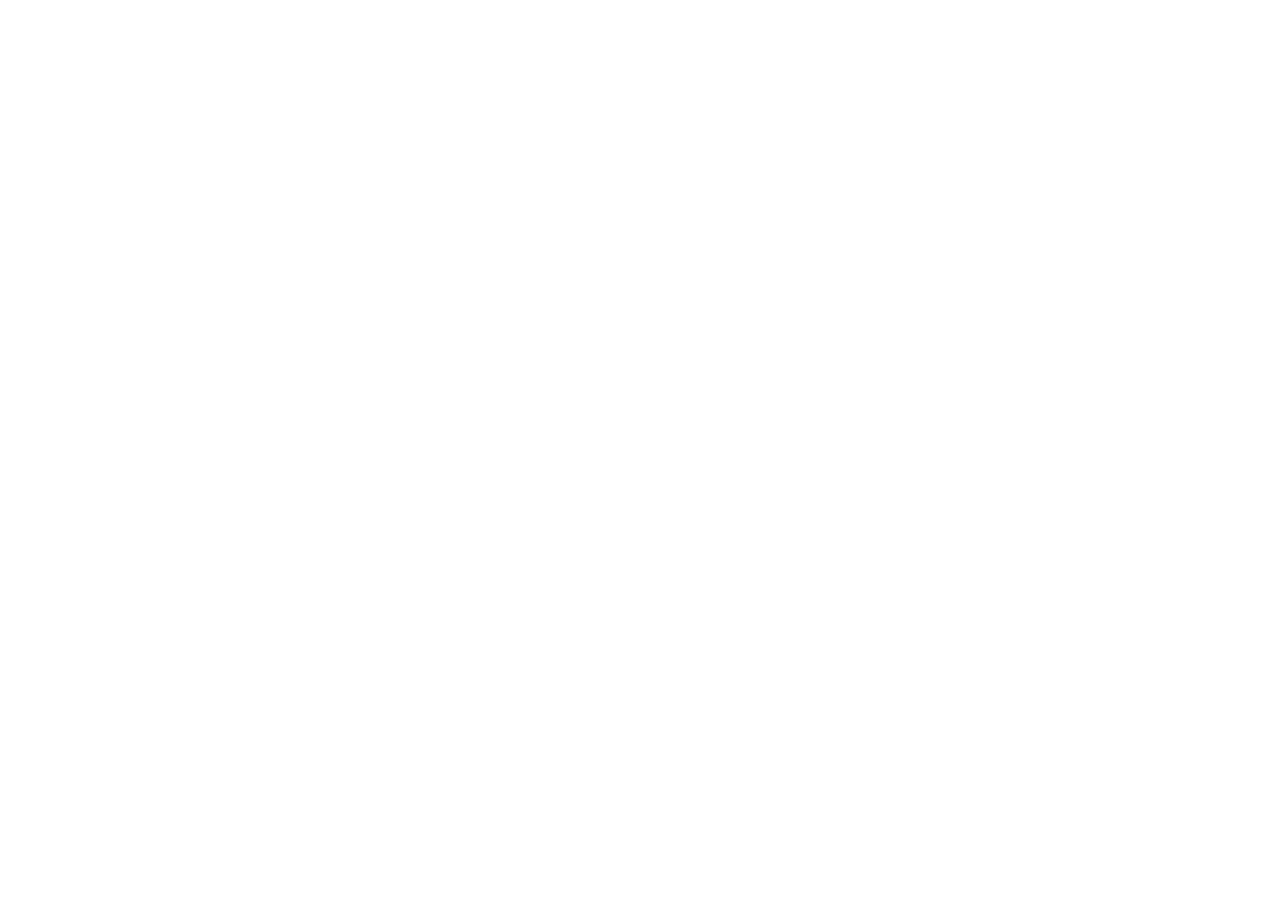
==== index.html @ fc3ac663 "commit inicial" ====
<!DOCTYPE html>

<html lang="pt-br">

<head>
  <meta charset="UTF-8">
  <meta name="viewport" content="width=device-width, initial-scale=1.0">
  <title>Document</title>
  <meta name="description" content="Bicicletas elétricas de alta precisão e qualidade, feitas sob medida para você. Explore o mundo na sua velocidade com a Bikcraft.">
  <link rel="stylesheet" href="./css/style.css">
</head>

<body>
</body>

</html>
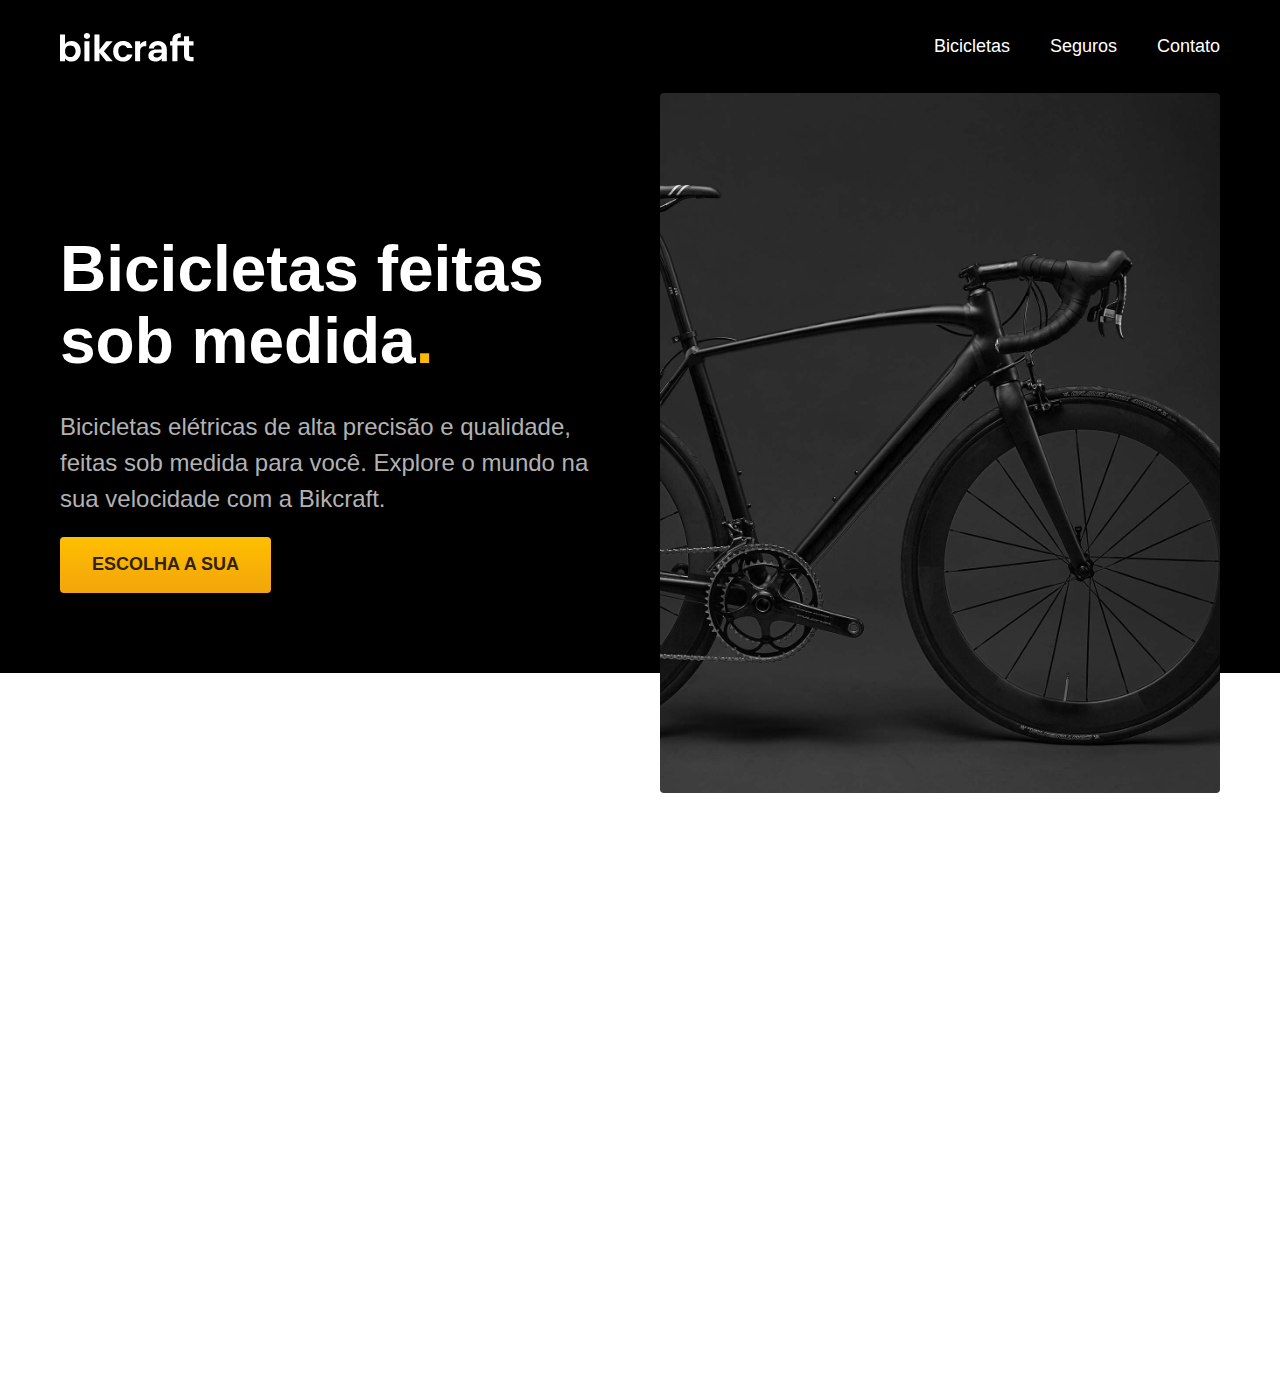
==== commit cf162f34: "introducao-responsiva" ====
--- a/index.html
+++ b/index.html
@@ -5,12 +5,39 @@
 <head>
   <meta charset="UTF-8">
   <meta name="viewport" content="width=device-width, initial-scale=1.0">
-  <title>Document</title>
+  <title>Bikcraft - Bicicletas elétricas</title>
   <meta name="description" content="Bicicletas elétricas de alta precisão e qualidade, feitas sob medida para você. Explore o mundo na sua velocidade com a Bikcraft.">
   <link rel="stylesheet" href="./css/style.css">
 </head>
 
 <body>
+  <header class="header-bg">
+    <div class="header">
+     <a href="./">
+      <img src="./img/bikcraft.svg" alt="Bikcraft">
+    </a>
+      <nav aria-label="primaria">
+        <ul class="header-menu">
+          <li><a href="./bicicletas.html">Bicicletas</a></li>
+          <li><a href="./seguros.html">Seguros</a></li>
+         <li><a href="./contato.html">Contato</a></li>
+        </ul>
+      </nav>
+    </div>  
+  </header>
+
+  <main class="introducao-bg">
+    <div class="introducao">
+      <div class="introducao-conteudo">
+        <h1>Bicicletas feitas sob medida<span>.</span></h1>
+        <p>Bicicletas elétricas de alta precisão e qualidade, feitas sob medida para você. Explore o mundo na sua velocidade com a Bikcraft.</p>
+        <a href="./bicicletas.html">escolha a sua</a>
+      </div>
+      <div>
+        <img src="./img/fotos/introducao.jpg" alt="Bicicleta elétrica preta">
+      </div>
+    </div>
+  </main>
 </body>
 
 </html>--- a/css/style.css
+++ b/css/style.css
@@ -0,0 +1,201 @@
+body{
+  margin: 0px;
+  font-family: Arial, Helvetica, sans-serif;
+  padding-bottom: 600px;
+}
+
+h1, 
+ul,
+p{
+  margin: 0px;
+}
+
+ul{
+  padding: 0px;
+  list-style: none;
+}
+
+a{
+  text-decoration: none;
+  color: inherit;
+}
+
+img{
+  max-width: 100%;
+  display: block;
+}
+
+.header-bg{
+  background: #000000;
+}
+
+.header{
+  display: flex;
+  flex-wrap: wrap;
+  gap: 20px;
+  justify-content: space-between;
+  align-items: center;
+  box-sizing: border-box;
+  padding: 20PX;
+  max-width: 1200PX;
+  margin-left: auto;
+  margin-right: auto;
+}
+
+.header-menu{
+  display: flex;
+  flex-wrap: wrap;
+  gap: 40px;
+}
+
+.header-menu a{
+  color: #ffffff;
+  display: inline-block;
+  padding: 16px 0px;
+  font-size: 18px; 
+  position: relative;
+}
+
+.header-menu a:after{
+  content: "";
+  display: block;
+  height: 2px;
+  width: 0%;
+  background: #ffffff;
+  margin-top: 4px;
+  transition: 0.3s;
+  position: absolute;
+}
+
+.header-menu a:hover::after{
+  width: 100%;
+}
+
+@media (max-width: 800px) {
+  .header-menu{
+    padding: 20px;
+  }
+  .header-menu a{
+    background: #111111;
+    padding: 12px 16px;
+    border-radius: 4px;
+  }
+  .header-menu a:hover{
+    background-color: #2e2e2e;
+  }
+  .header a::after{
+    display: none;
+  }
+}
+
+@media (max-width: 650px) {
+  .header-menu{
+    gap: 12px;
+  }
+  .header-menu a{
+    padding: 8px 12px;
+    font-size: 14px;
+  }
+}
+
+.introducao-bg{
+  background: #000000;
+  color: #ffffff;
+  box-shadow: inset 0 -120px #ffffff;
+}
+
+.introducao{
+  display: grid;
+  grid-template-columns: 1fr 1fr;
+  gap: 0px 40px;
+  box-sizing: border-box;
+  max-width: 1200px;
+  padding-left: 20px;
+  padding-right: 20px;
+  margin-left: auto;
+  margin-right: auto;
+}
+
+.introducao-conteudo{
+  align-self: end;
+  padding-bottom: 200px;
+}
+
+.introducao img{
+  height: 100%;
+  object-fit: cover;
+  border-radius: 4px;
+}
+
+.introducao h1{
+  margin-bottom: 32px;
+  font-size: 64px;
+  line-height: 1.125;
+}
+
+.introducao h1 span{
+  color: #ffbb00;
+}
+
+.introducao p{
+  margin-bottom: 20px;
+  font-size: 24px;
+  line-height: 1.5;
+  color: #b2b2b2;
+}
+
+.introducao a{
+  display: inline-block;
+  padding: 16px 32px;
+  background: linear-gradient(#ffbf00, #f2a50c);
+  border-radius: 4px;
+  box-shadow: 0 1px 2px rgba(0, 0, 0, 0.1);
+  text-transform: uppercase;
+  color: #332200;
+  font-size: 18px;
+  line-height: 1.33;
+  font-weight: bold;
+}
+
+.introducao a:hover{
+  background: linear-gradient(#ffb60d, #e59317);
+}
+
+@media (max-width: 650px){
+  .introducao a{
+    padding: 12px 16px;
+    font-size: 16px;
+  }
+}
+
+@media (max-width: 1200px) {
+  .introducao h1{
+    font-size: 48px;
+  }
+  introducao p{
+    font-size: 18px;
+  }
+}
+
+@media (max-width: 800px) {
+  .introducao-bg{
+    background: #111111;
+    padding-top: 40px;
+    box-shadow: inset 0 -60px #ffffff;
+  }
+  .introducao{
+    grid-template-columns: 1fr;
+    gap: 32px;
+  }
+  .introducao-conteudo{
+    padding-bottom: 0px;
+  }
+  .introducao h1{
+    font-size: 32px;
+    margin-bottom: 16px;
+  }
+  .introducao img{
+    height: 300px;
+    width: 100%;
+  }
+}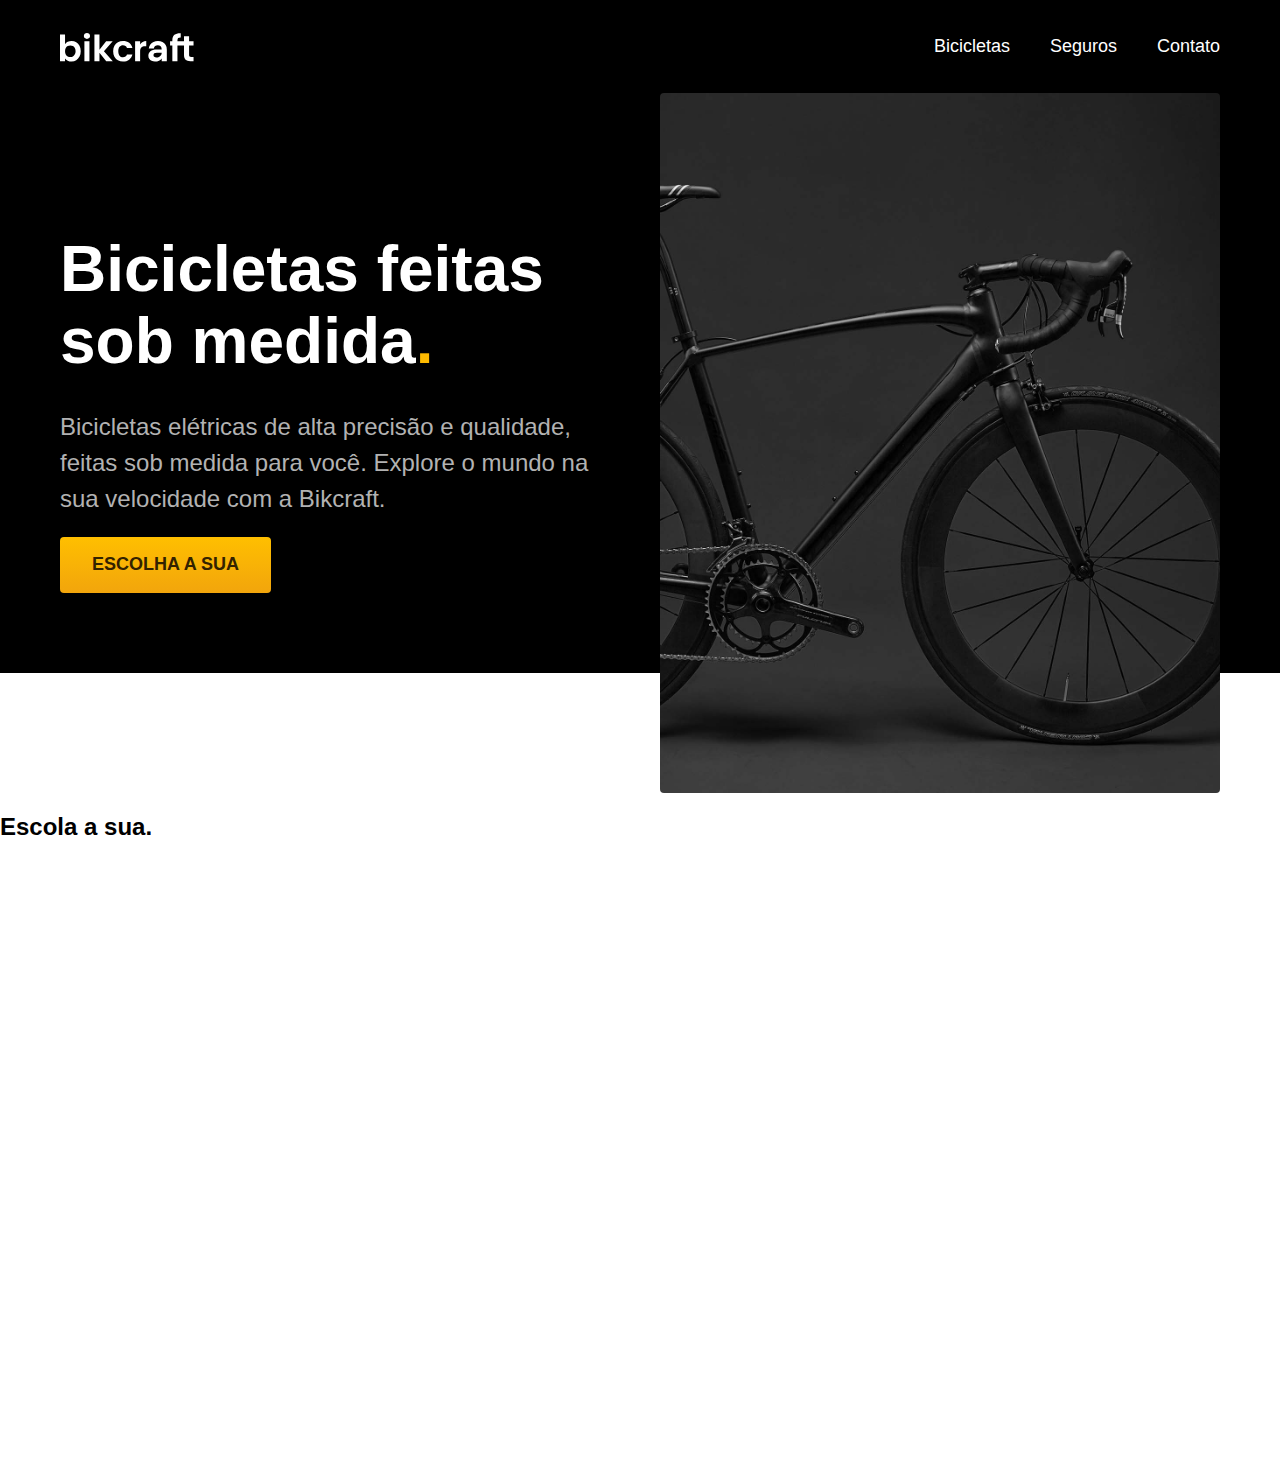
==== commit f39b6efc: "organizacao-tipografia" ====
--- a/index.html
+++ b/index.html
@@ -5,9 +5,15 @@
 <head>
   <meta charset="UTF-8">
   <meta name="viewport" content="width=device-width, initial-scale=1.0">
+  
   <title>Bikcraft - Bicicletas elétricas</title>
   <meta name="description" content="Bicicletas elétricas de alta precisão e qualidade, feitas sob medida para você. Explore o mundo na sua velocidade com a Bikcraft.">
+  
   <link rel="stylesheet" href="./css/style.css">
+
+  <link rel="preconnect" href="https://fonts.googleapis.com">
+  <link rel="preconnect" href="https://fonts.gstatic.com" crossorigin>
+  <link href="https://fonts.googleapis.com/css2?family=Poppins:wght@400;600&family=Roboto:wght@400;500&display=swap" rel="stylesheet">
 </head>
 
 <body>
@@ -17,7 +23,7 @@
       <img src="./img/bikcraft.svg" alt="Bikcraft">
     </a>
       <nav aria-label="primaria">
-        <ul class="header-menu">
+        <ul class="header-menu font-1-m cor-0">
           <li><a href="./bicicletas.html">Bicicletas</a></li>
           <li><a href="./seguros.html">Seguros</a></li>
          <li><a href="./contato.html">Contato</a></li>
@@ -29,15 +35,17 @@
   <main class="introducao-bg">
     <div class="introducao">
       <div class="introducao-conteudo">
-        <h1>Bicicletas feitas sob medida<span>.</span></h1>
-        <p>Bicicletas elétricas de alta precisão e qualidade, feitas sob medida para você. Explore o mundo na sua velocidade com a Bikcraft.</p>
-        <a href="./bicicletas.html">escolha a sua</a>
+        <h1 class="font-1-xxl cor-0">Bicicletas feitas sob medida<span class="cor-p1">.</span></h1>
+        <p class="font-2-l cor-5">Bicicletas elétricas de alta precisão e qualidade, feitas sob medida para você. Explore o mundo na sua velocidade com a Bikcraft.</p>
+        <a class="botao" href="./bicicletas.html">escolha a sua</a>
       </div>
       <div>
         <img src="./img/fotos/introducao.jpg" alt="Bicicleta elétrica preta">
       </div>
     </div>
   </main>
+
+  <h2 class="font-1-xxl">Escola a sua<span class="cor-p1">.</span></h2>
 </body>
 
 </html>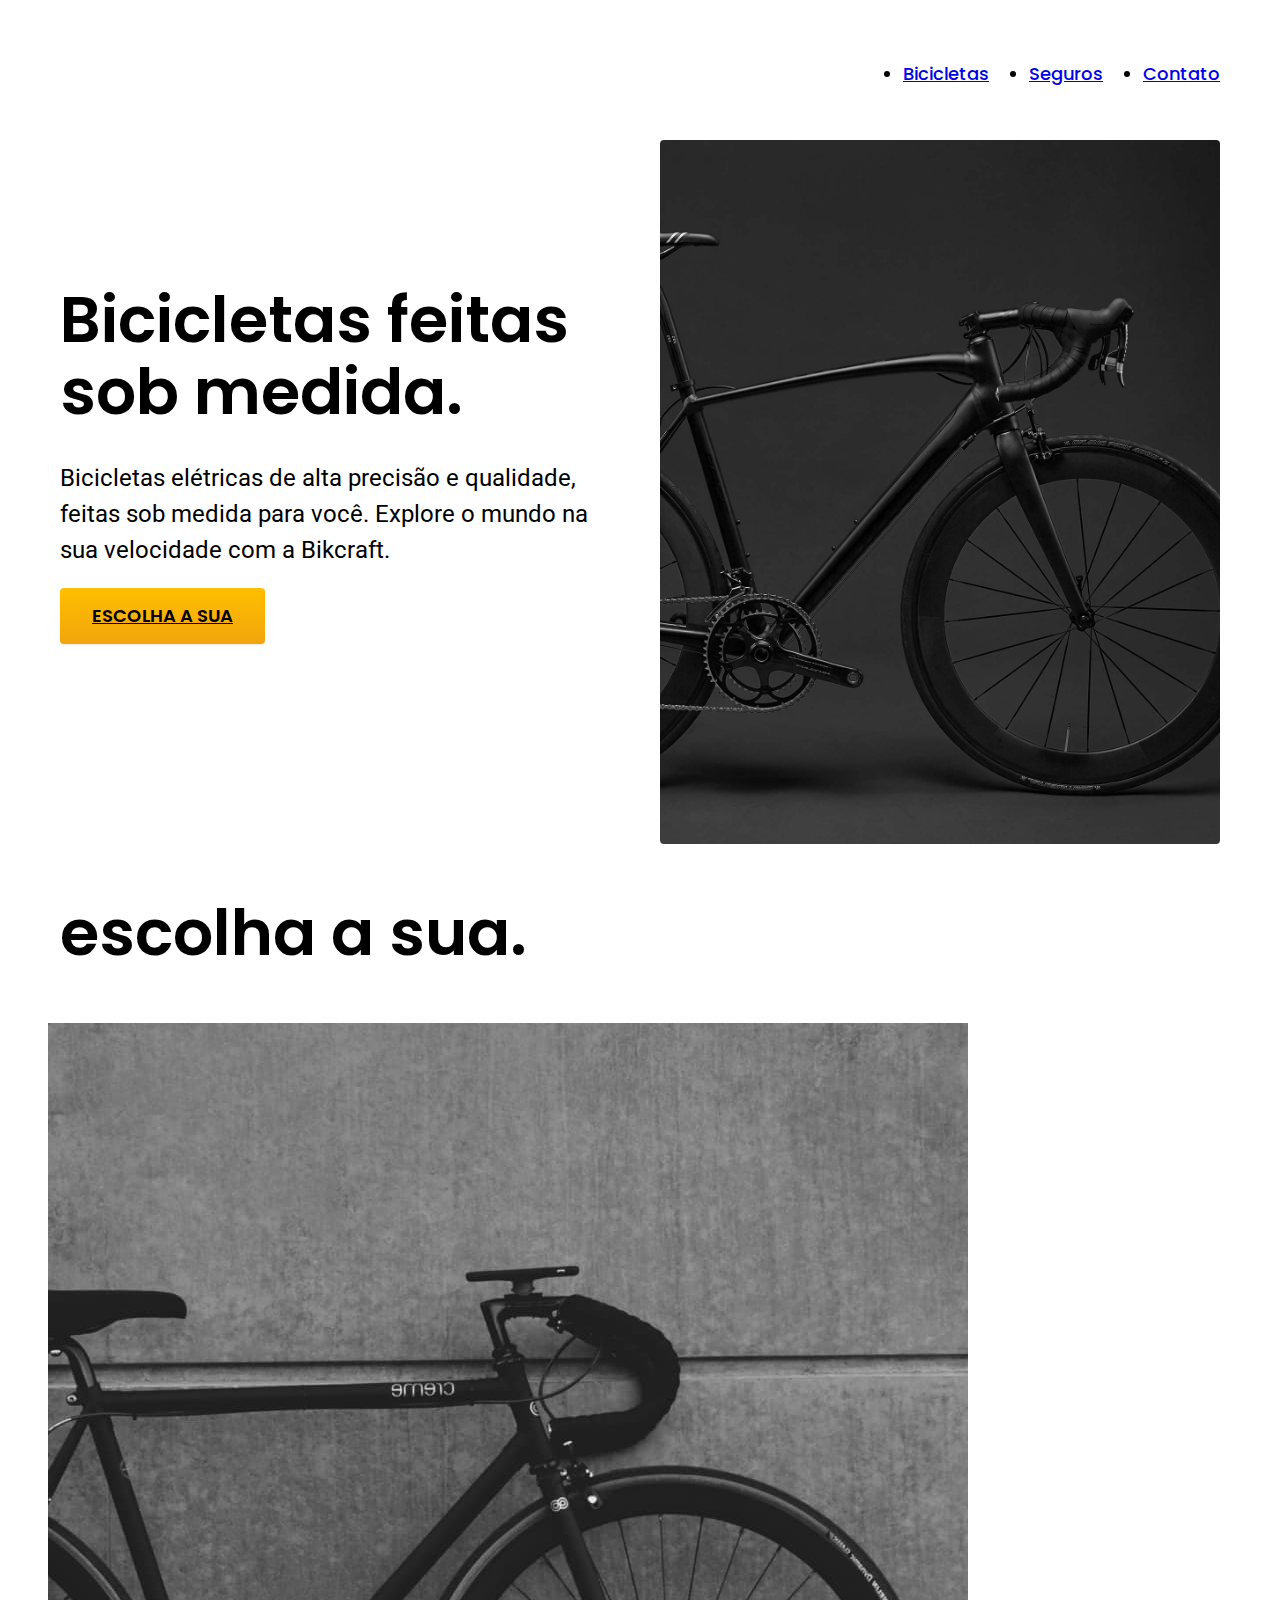
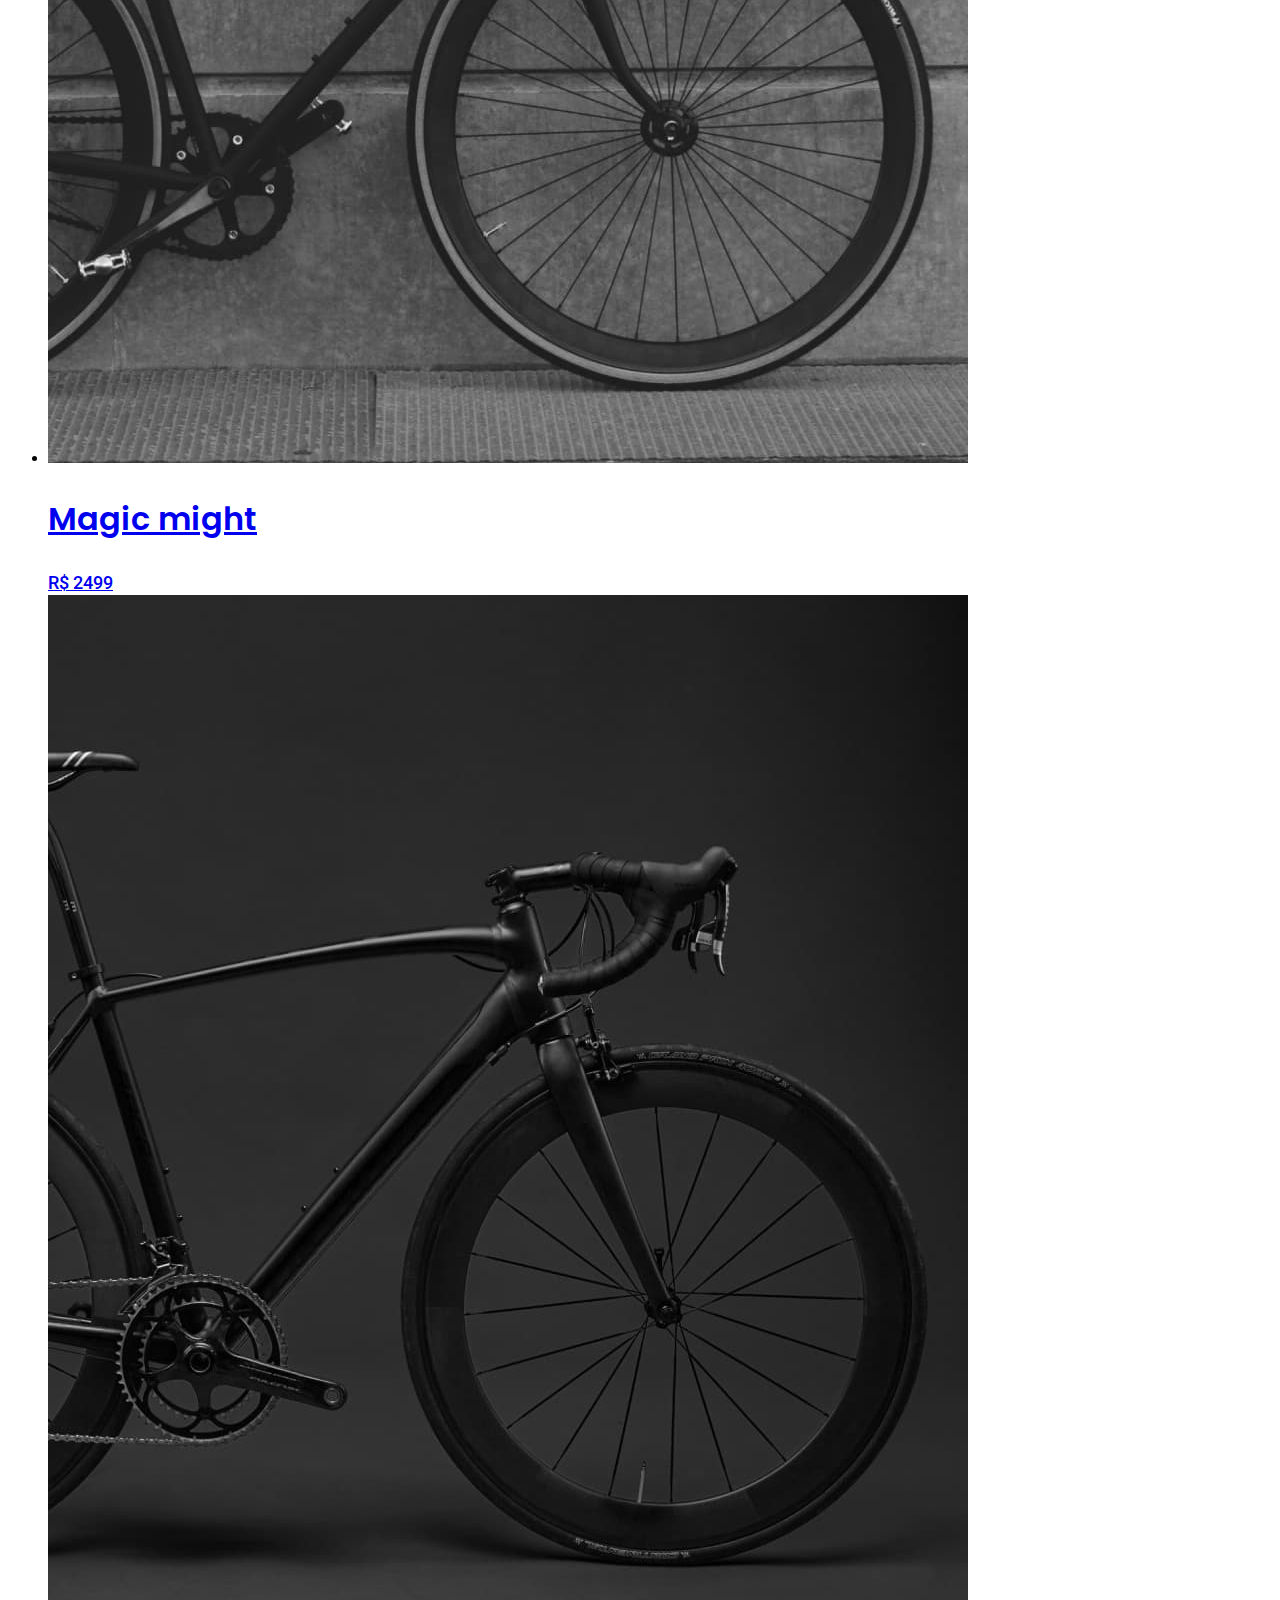
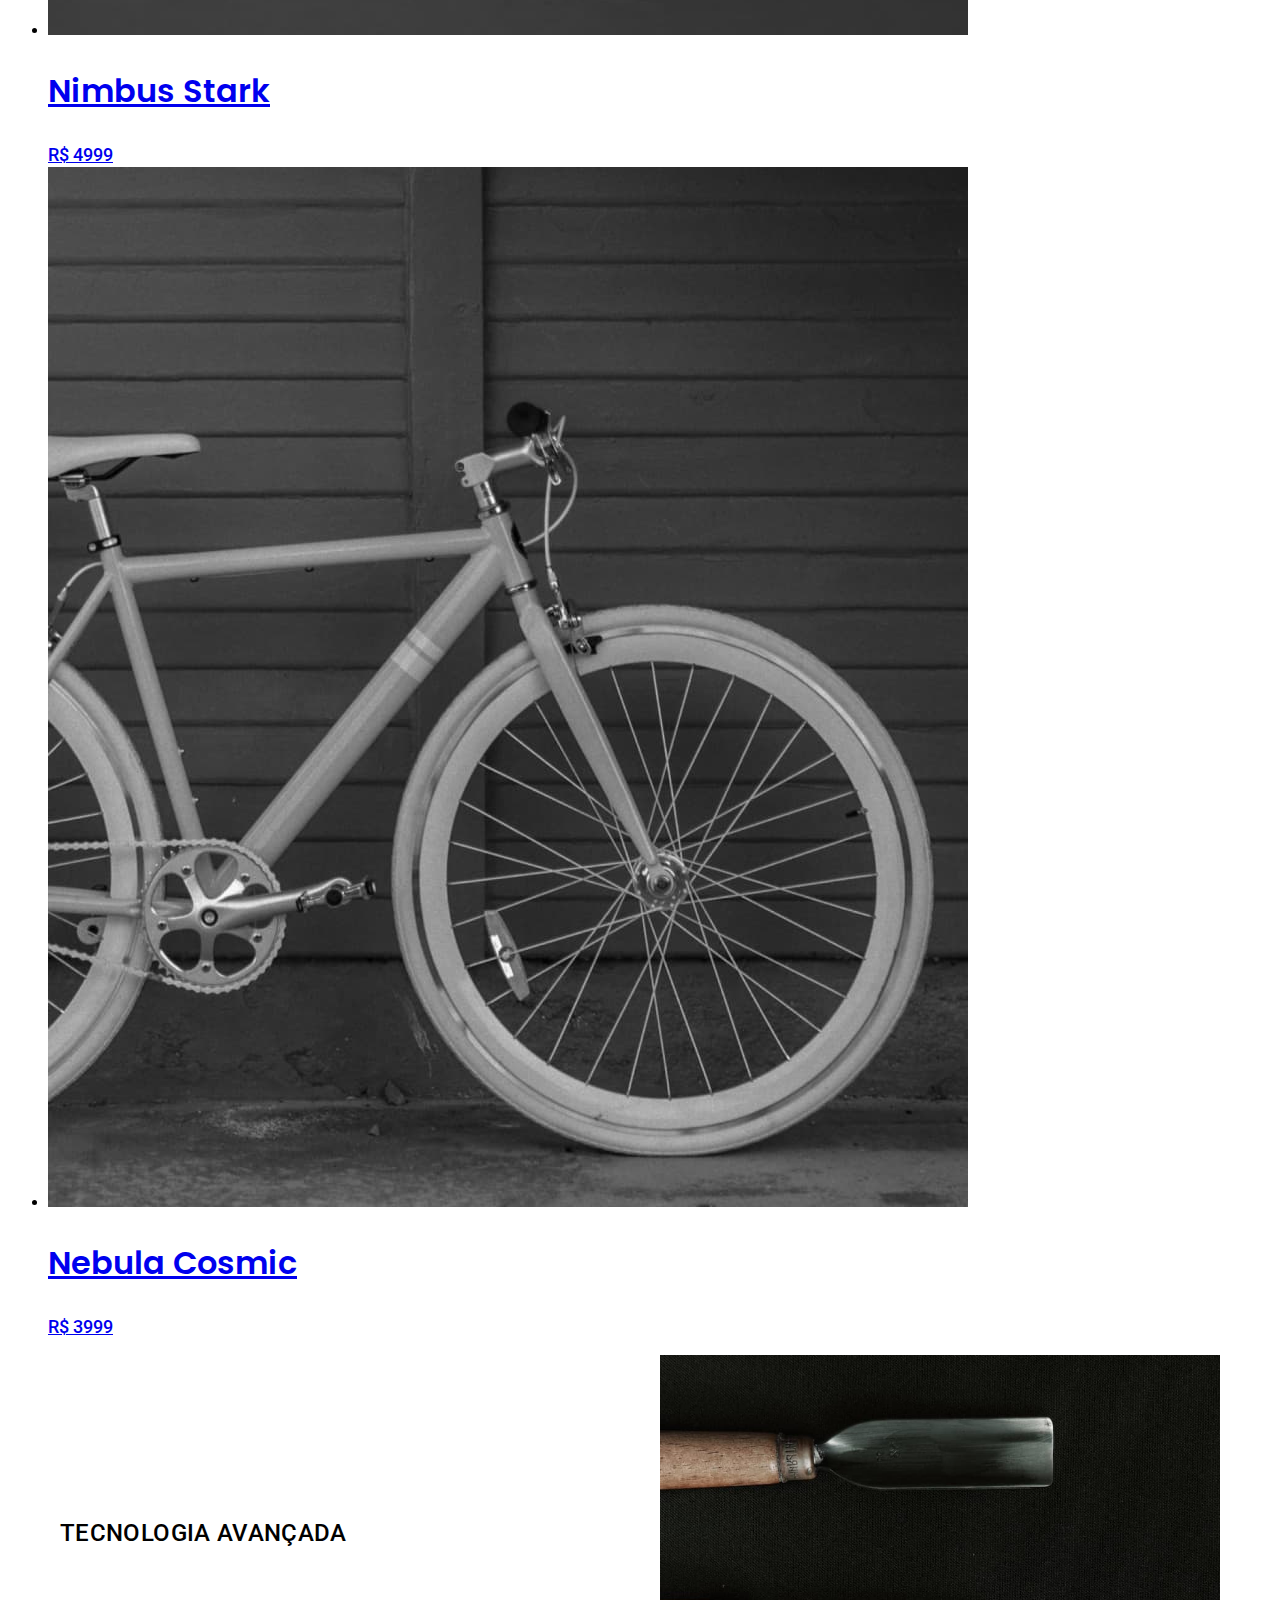
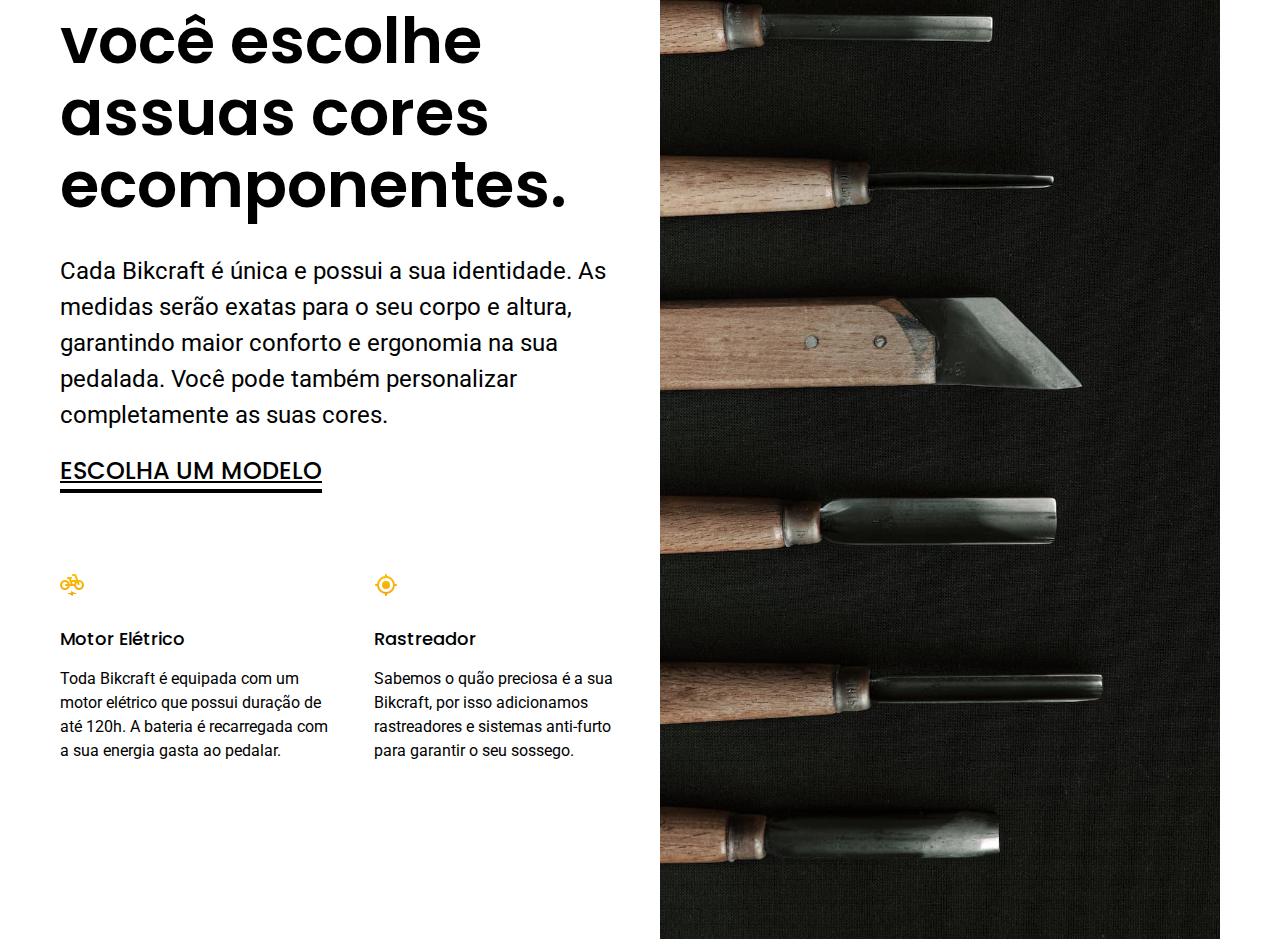
==== commit 3ab50e97: "tecnologia" ====
--- a/index.html
+++ b/index.html
@@ -5,10 +5,10 @@
 <head>
   <meta charset="UTF-8">
   <meta name="viewport" content="width=device-width, initial-scale=1.0">
-  
+
   <title>Bikcraft - Bicicletas elétricas</title>
   <meta name="description" content="Bicicletas elétricas de alta precisão e qualidade, feitas sob medida para você. Explore o mundo na sua velocidade com a Bikcraft.">
-  
+
   <link rel="stylesheet" href="./css/style.css">
 
   <link rel="preconnect" href="https://fonts.googleapis.com">
@@ -18,22 +18,22 @@
 
 <body>
   <header class="header-bg">
-    <div class="header">
-     <a href="./">
-      <img src="./img/bikcraft.svg" alt="Bikcraft">
-    </a>
+    <div class="header container">
+      <a href="./">
+        <img src="./img/bikcraft.svg" alt="Bikcraft">
+      </a>
       <nav aria-label="primaria">
         <ul class="header-menu font-1-m cor-0">
           <li><a href="./bicicletas.html">Bicicletas</a></li>
           <li><a href="./seguros.html">Seguros</a></li>
-         <li><a href="./contato.html">Contato</a></li>
+          <li><a href="./contato.html">Contato</a></li>
         </ul>
       </nav>
-    </div>  
+    </div>
   </header>
 
   <main class="introducao-bg">
-    <div class="introducao">
+    <div class="introducao container">
       <div class="introducao-conteudo">
         <h1 class="font-1-xxl cor-0">Bicicletas feitas sob medida<span class="cor-p1">.</span></h1>
         <p class="font-2-l cor-5">Bicicletas elétricas de alta precisão e qualidade, feitas sob medida para você. Explore o mundo na sua velocidade com a Bikcraft.</p>
@@ -45,7 +45,58 @@
     </div>
   </main>
 
-  <h2 class="font-1-xxl">Escola a sua<span class="cor-p1">.</span></h2>
+  <article class="bicicletas-lista">
+    <h2 class="container font-1-xxl">escolha a sua<span class="cor-p1">.</span></h2>
+    <ul>
+      <li>
+        <a href="./bicicletas/magic.html">
+          <img src="./img/bicicletas/magic-home.jpg" alt="Bicicleta preta">
+          <h3 class="font-1-xl ">Magic might</h3>
+          <span class="font-2-m cor-8"> R$ 2499</span>
+        </a>
+      </li>
+      <li>
+        <a href="./bicicletas/nimbus.html">
+          <img src="./img/bicicletas/nimbus-home.jpg" alt="Bicicleta preta">
+          <h3 class="font-1-xl ">Nimbus Stark</h3>
+          <span class="font-2-m cor-8"> R$ 4999</span>
+        </a>
+      </li>
+      <li>
+        <a href="./bicicletas/nebula.html">
+          <img src="./img/bicicletas/nebula-home.jpg" alt="Bicicleta preta">
+          <h3 class="font-1-xl ">Nebula Cosmic</h3>
+          <span class="font-2-m cor-8"> R$ 3999</span>
+        </a>
+      </li>
+    </ul>
+  </article>
+
+  <article class="tecnologia-bg">
+    <div class="tecnologia container">
+      <div class="tecnologia-conteudo">
+        <span class="font-2-l-b cor-5">Tecnologia Avançada</span>
+        <h2 class="font-1-xxl cor-0">você escolhe assuas cores ecomponentes<span class="cor-p1">.</span></h2>
+        <p class="font-2-l cor-5">Cada Bikcraft é única e possui a sua identidade. As medidas serão exatas para o seu corpo e altura, garantindo maior conforto e ergonomia na sua pedalada. Você pode também personalizar completamente as suas cores.</p>
+        <a class="link" href="./bicicletas.html">Escolha um modelo</a>
+        <div class="tecnologia-vantagens">
+          <div>
+            <img src="./img/icones/eletrica.svg" alt="">
+            <h3 class="font-1-m cor-0">Motor Elétrico</h3>
+            <p class="font-2-s cor-5">Toda Bikcraft é equipada com um motor elétrico que possui duração de até 120h. A bateria é recarregada com a sua energia gasta ao pedalar.</p>
+          </div>
+          <div>
+            <img src="./img/icones/rastreador.svg" alt="">
+            <h3 class="font-1-m cor-0">Rastreador</h3>
+            <p class="font-2-s cor-5">Sabemos o quão preciosa é a sua Bikcraft, por isso adicionamos rastreadores e sistemas anti-furto para garantir o seu sossego.</p>
+          </div>
+        </div>
+      </div>
+      <div class="tecnologia-imagem">
+        <img src="./img/fotos/tecnologia.jpg" alt="">
+      </div>
+    </div>
+  </article>
 </body>
 
 </html>--- a/css/style.css
+++ b/css/style.css
@@ -1,201 +1,14 @@
-body{
-  margin: 0px;
-  font-family: Arial, Helvetica, sans-serif;
-  padding-bottom: 600px;
-}
+@import "./global/header.css";
+@import "./global/global.css";
 
-h1, 
-ul,
-p{
-  margin: 0px;
-}
+/* UTILIDADES */
+@import "./utilidades/componentes.css";
+@import "./utilidades/tipografia.css";
+@import "./utilidades/cores.css";
 
-ul{
-  padding: 0px;
-  list-style: none;
-}
+/* HOME */
+@import "./home/introducao.css";
+@import "./home/tecnologia.css";
 
-a{
-  text-decoration: none;
-  color: inherit;
-}
-
-img{
-  max-width: 100%;
-  display: block;
-}
-
-.header-bg{
-  background: #000000;
-}
-
-.header{
-  display: flex;
-  flex-wrap: wrap;
-  gap: 20px;
-  justify-content: space-between;
-  align-items: center;
-  box-sizing: border-box;
-  padding: 20PX;
-  max-width: 1200PX;
-  margin-left: auto;
-  margin-right: auto;
-}
-
-.header-menu{
-  display: flex;
-  flex-wrap: wrap;
-  gap: 40px;
-}
-
-.header-menu a{
-  color: #ffffff;
-  display: inline-block;
-  padding: 16px 0px;
-  font-size: 18px; 
-  position: relative;
-}
-
-.header-menu a:after{
-  content: "";
-  display: block;
-  height: 2px;
-  width: 0%;
-  background: #ffffff;
-  margin-top: 4px;
-  transition: 0.3s;
-  position: absolute;
-}
-
-.header-menu a:hover::after{
-  width: 100%;
-}
-
-@media (max-width: 800px) {
-  .header-menu{
-    padding: 20px;
-  }
-  .header-menu a{
-    background: #111111;
-    padding: 12px 16px;
-    border-radius: 4px;
-  }
-  .header-menu a:hover{
-    background-color: #2e2e2e;
-  }
-  .header a::after{
-    display: none;
-  }
-}
-
-@media (max-width: 650px) {
-  .header-menu{
-    gap: 12px;
-  }
-  .header-menu a{
-    padding: 8px 12px;
-    font-size: 14px;
-  }
-}
-
-.introducao-bg{
-  background: #000000;
-  color: #ffffff;
-  box-shadow: inset 0 -120px #ffffff;
-}
-
-.introducao{
-  display: grid;
-  grid-template-columns: 1fr 1fr;
-  gap: 0px 40px;
-  box-sizing: border-box;
-  max-width: 1200px;
-  padding-left: 20px;
-  padding-right: 20px;
-  margin-left: auto;
-  margin-right: auto;
-}
-
-.introducao-conteudo{
-  align-self: end;
-  padding-bottom: 200px;
-}
-
-.introducao img{
-  height: 100%;
-  object-fit: cover;
-  border-radius: 4px;
-}
-
-.introducao h1{
-  margin-bottom: 32px;
-  font-size: 64px;
-  line-height: 1.125;
-}
-
-.introducao h1 span{
-  color: #ffbb00;
-}
-
-.introducao p{
-  margin-bottom: 20px;
-  font-size: 24px;
-  line-height: 1.5;
-  color: #b2b2b2;
-}
-
-.introducao a{
-  display: inline-block;
-  padding: 16px 32px;
-  background: linear-gradient(#ffbf00, #f2a50c);
-  border-radius: 4px;
-  box-shadow: 0 1px 2px rgba(0, 0, 0, 0.1);
-  text-transform: uppercase;
-  color: #332200;
-  font-size: 18px;
-  line-height: 1.33;
-  font-weight: bold;
-}
-
-.introducao a:hover{
-  background: linear-gradient(#ffb60d, #e59317);
-}
-
-@media (max-width: 650px){
-  .introducao a{
-    padding: 12px 16px;
-    font-size: 16px;
-  }
-}
-
-@media (max-width: 1200px) {
-  .introducao h1{
-    font-size: 48px;
-  }
-  introducao p{
-    font-size: 18px;
-  }
-}
-
-@media (max-width: 800px) {
-  .introducao-bg{
-    background: #111111;
-    padding-top: 40px;
-    box-shadow: inset 0 -60px #ffffff;
-  }
-  .introducao{
-    grid-template-columns: 1fr;
-    gap: 32px;
-  }
-  .introducao-conteudo{
-    padding-bottom: 0px;
-  }
-  .introducao h1{
-    font-size: 32px;
-    margin-bottom: 16px;
-  }
-  .introducao img{
-    height: 300px;
-    width: 100%;
-  }
-}+/* BICICLETAS */
+@import "./bicicletas/bicicletas-lista.css";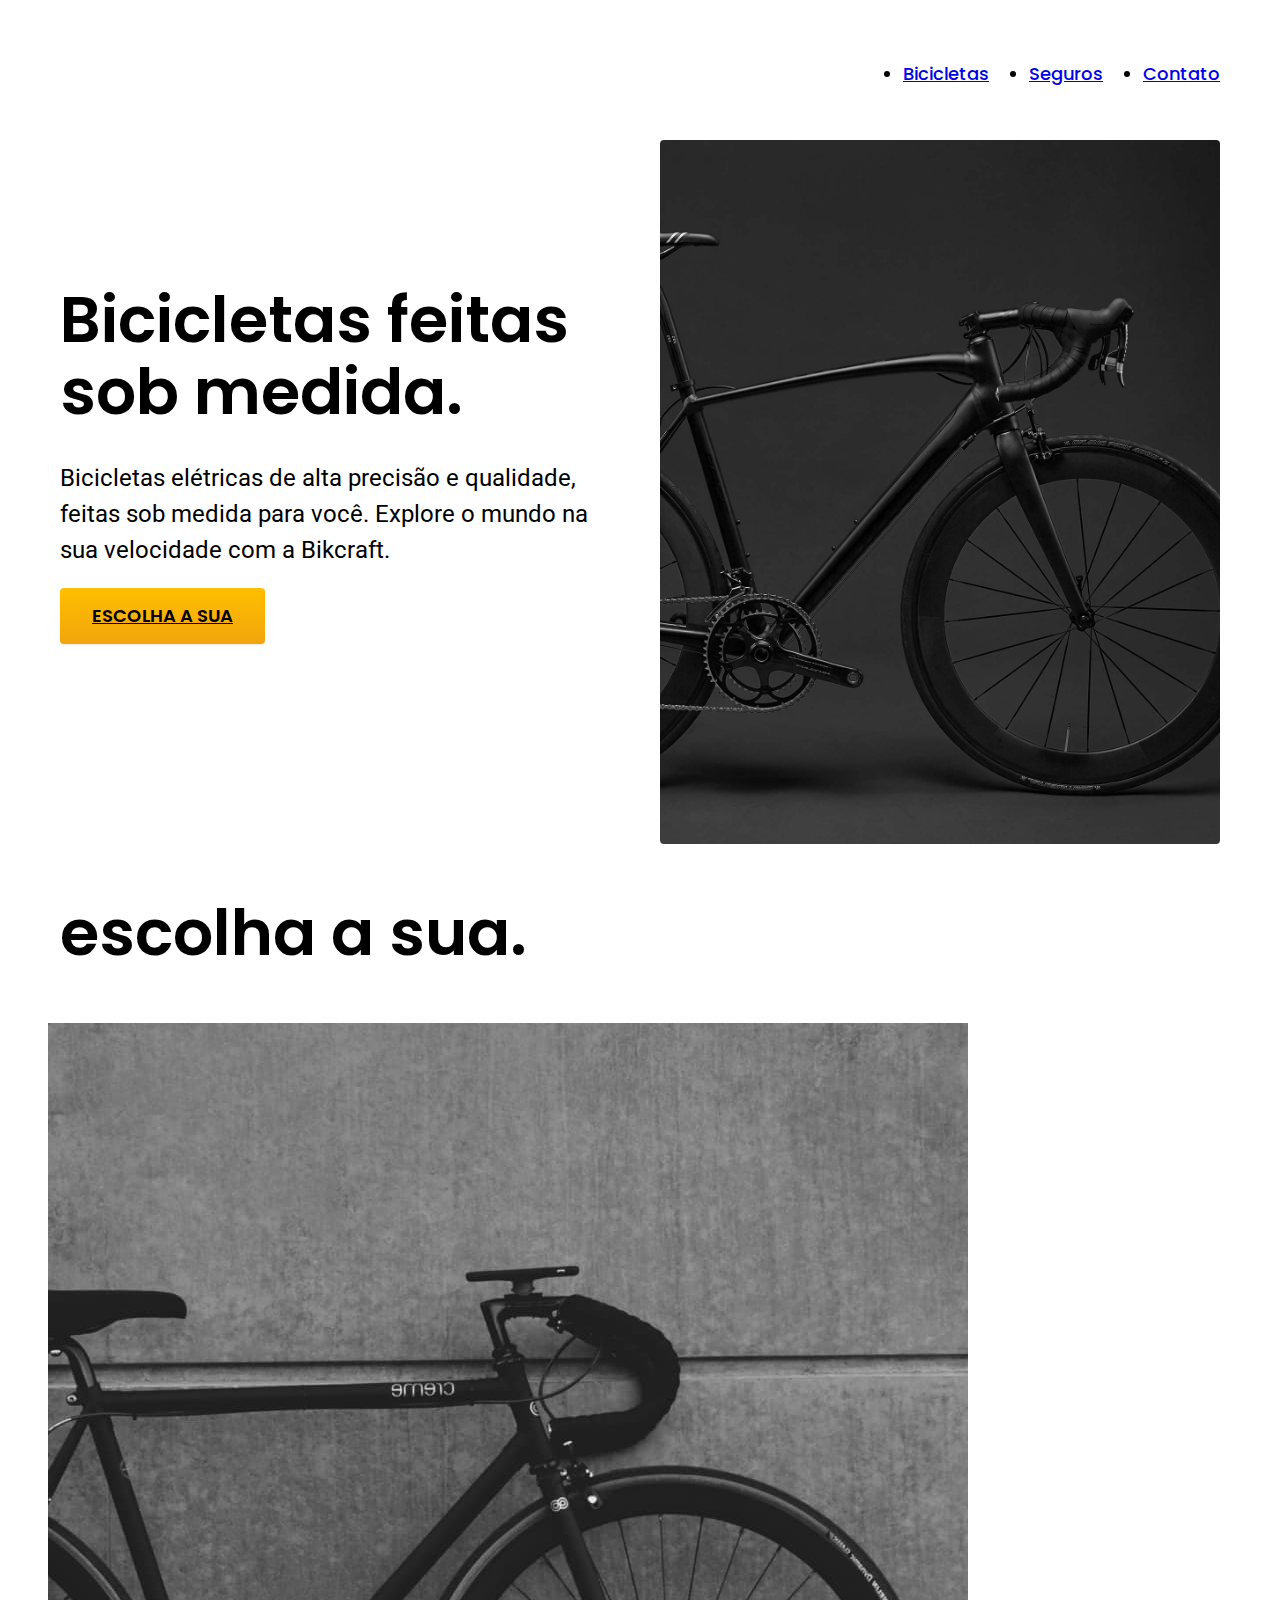
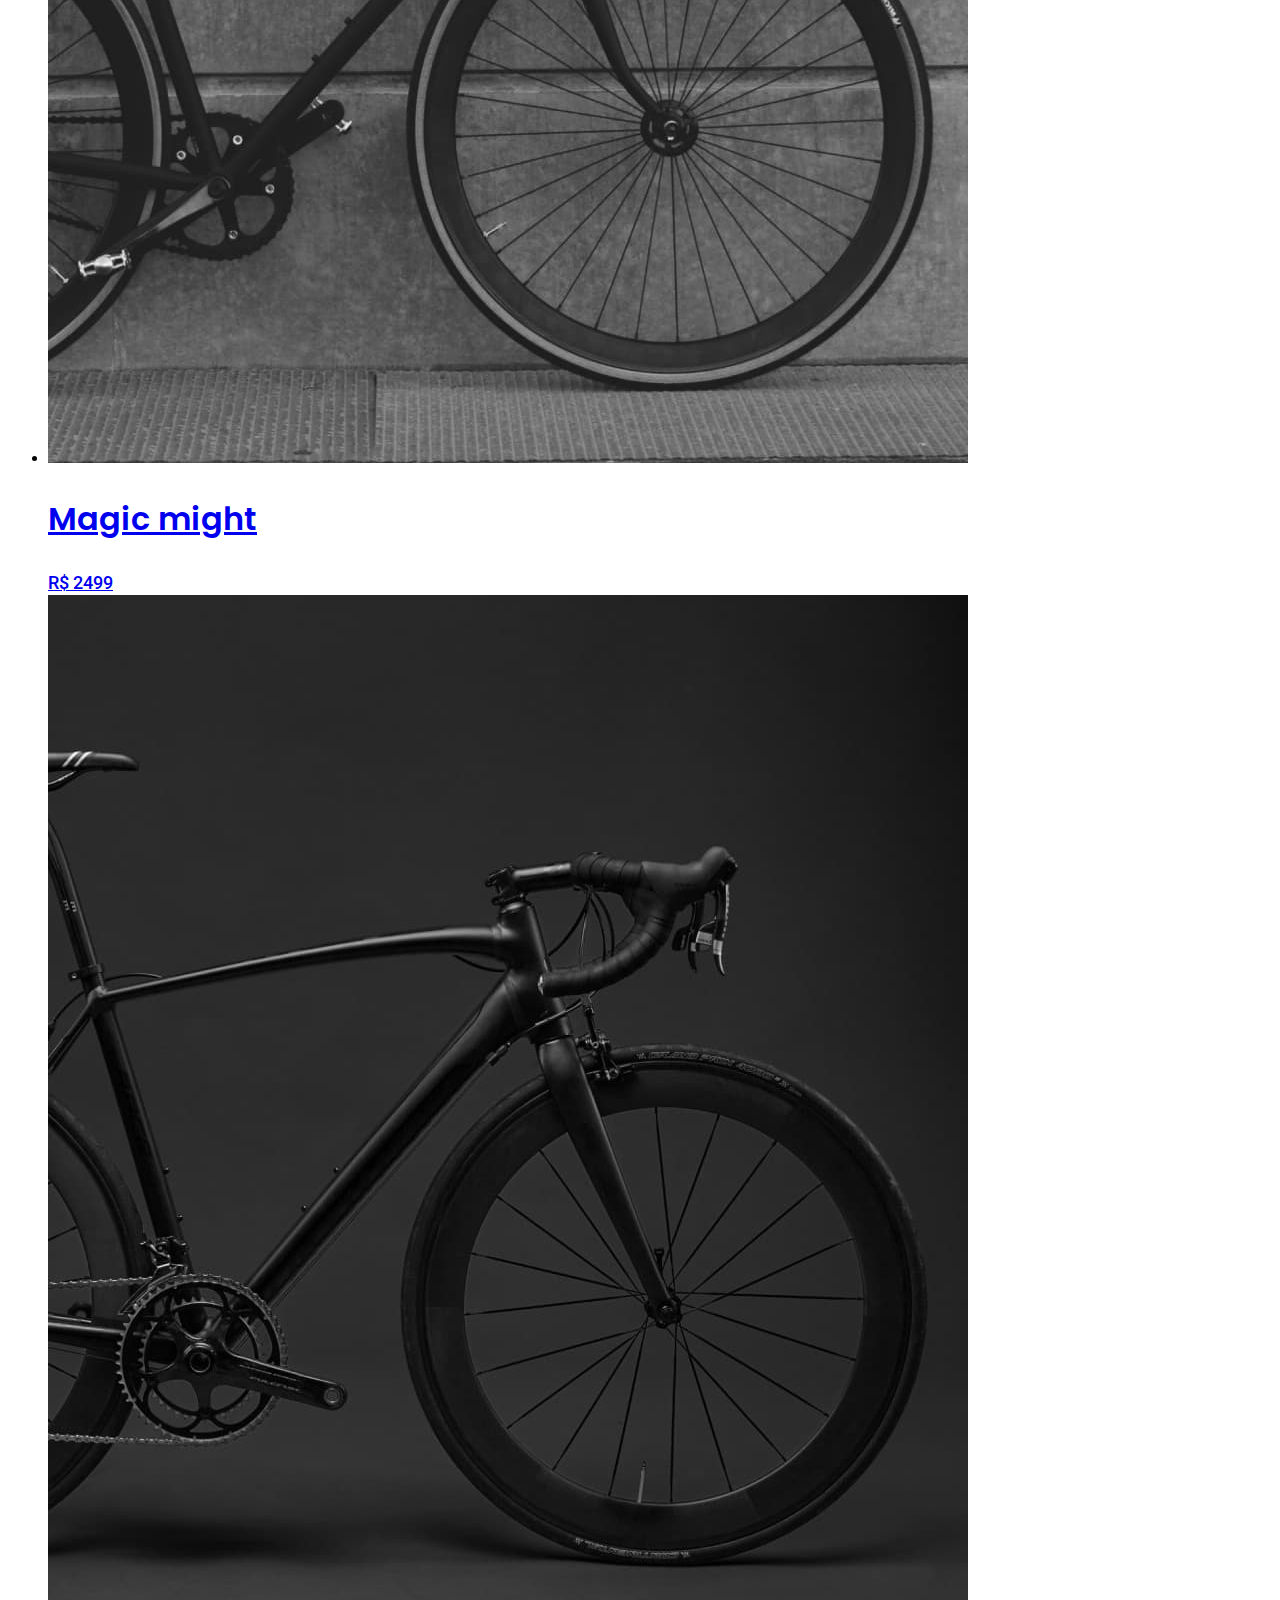
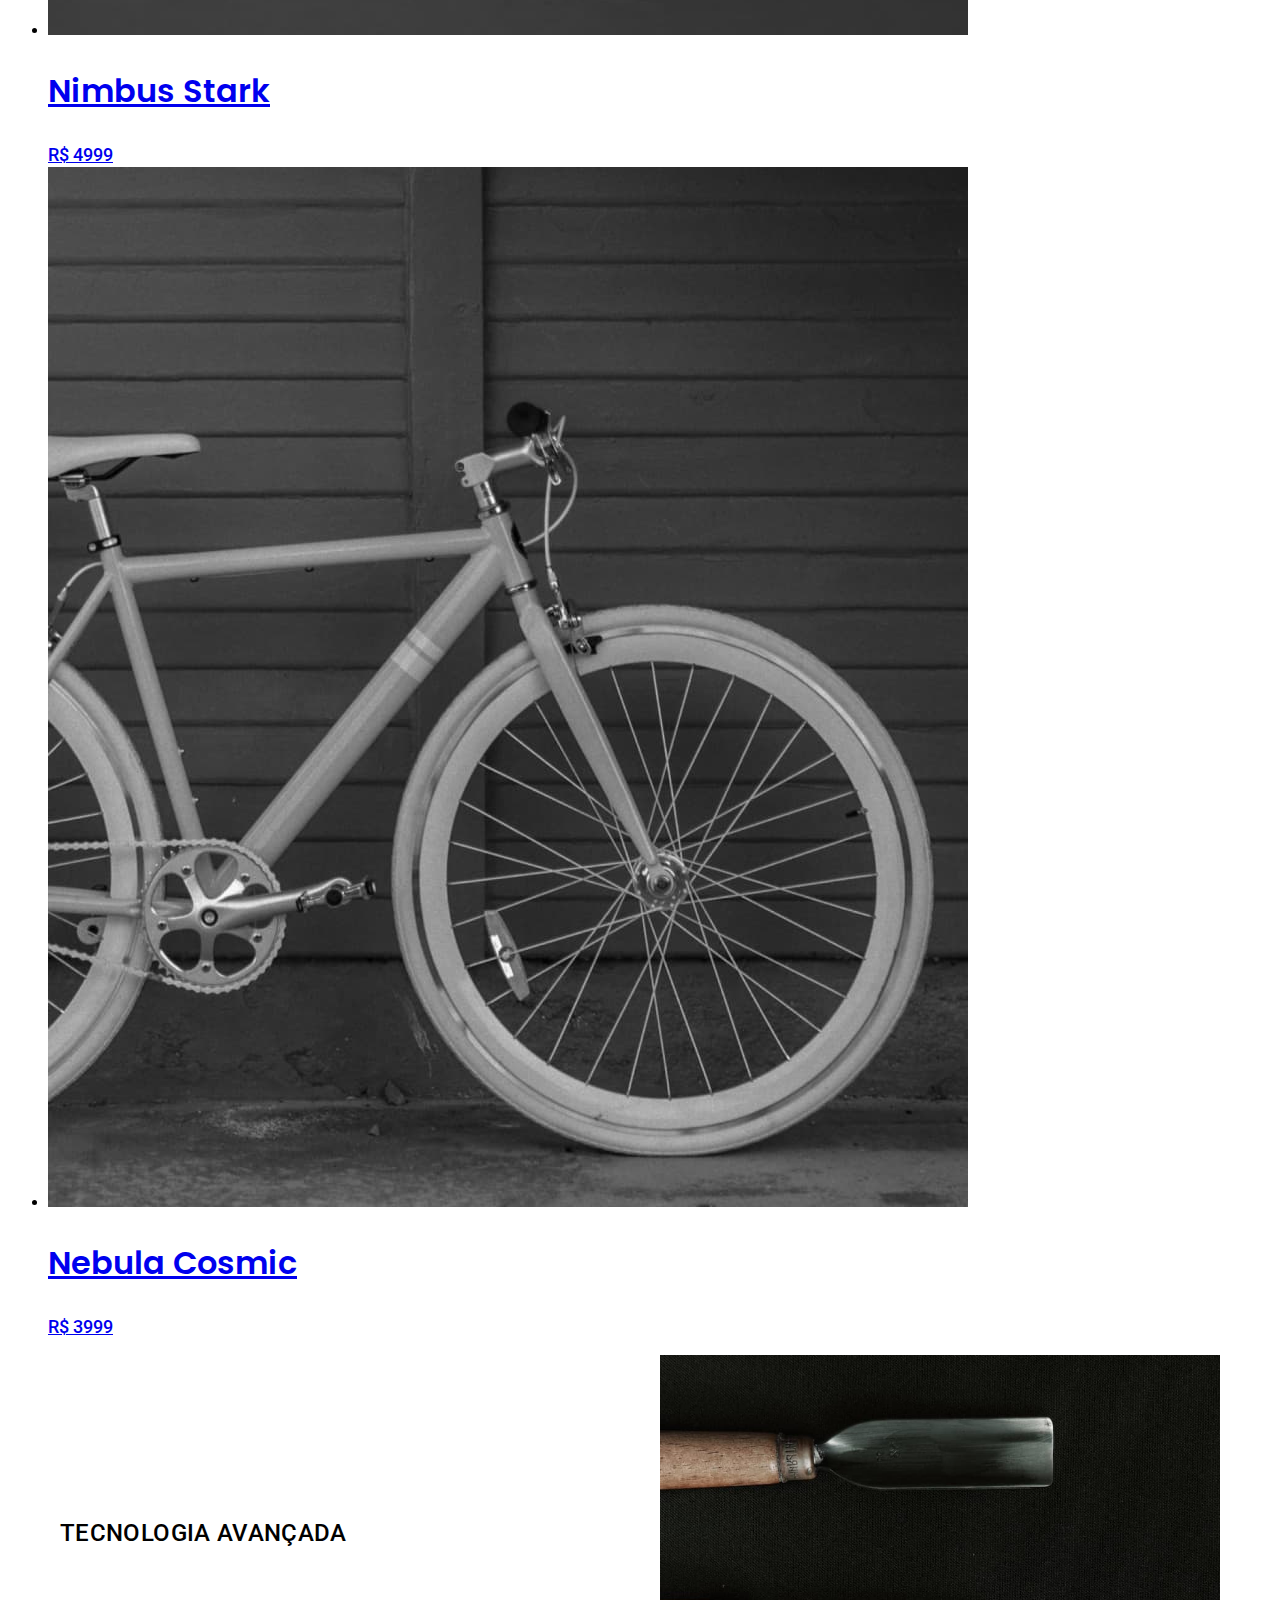
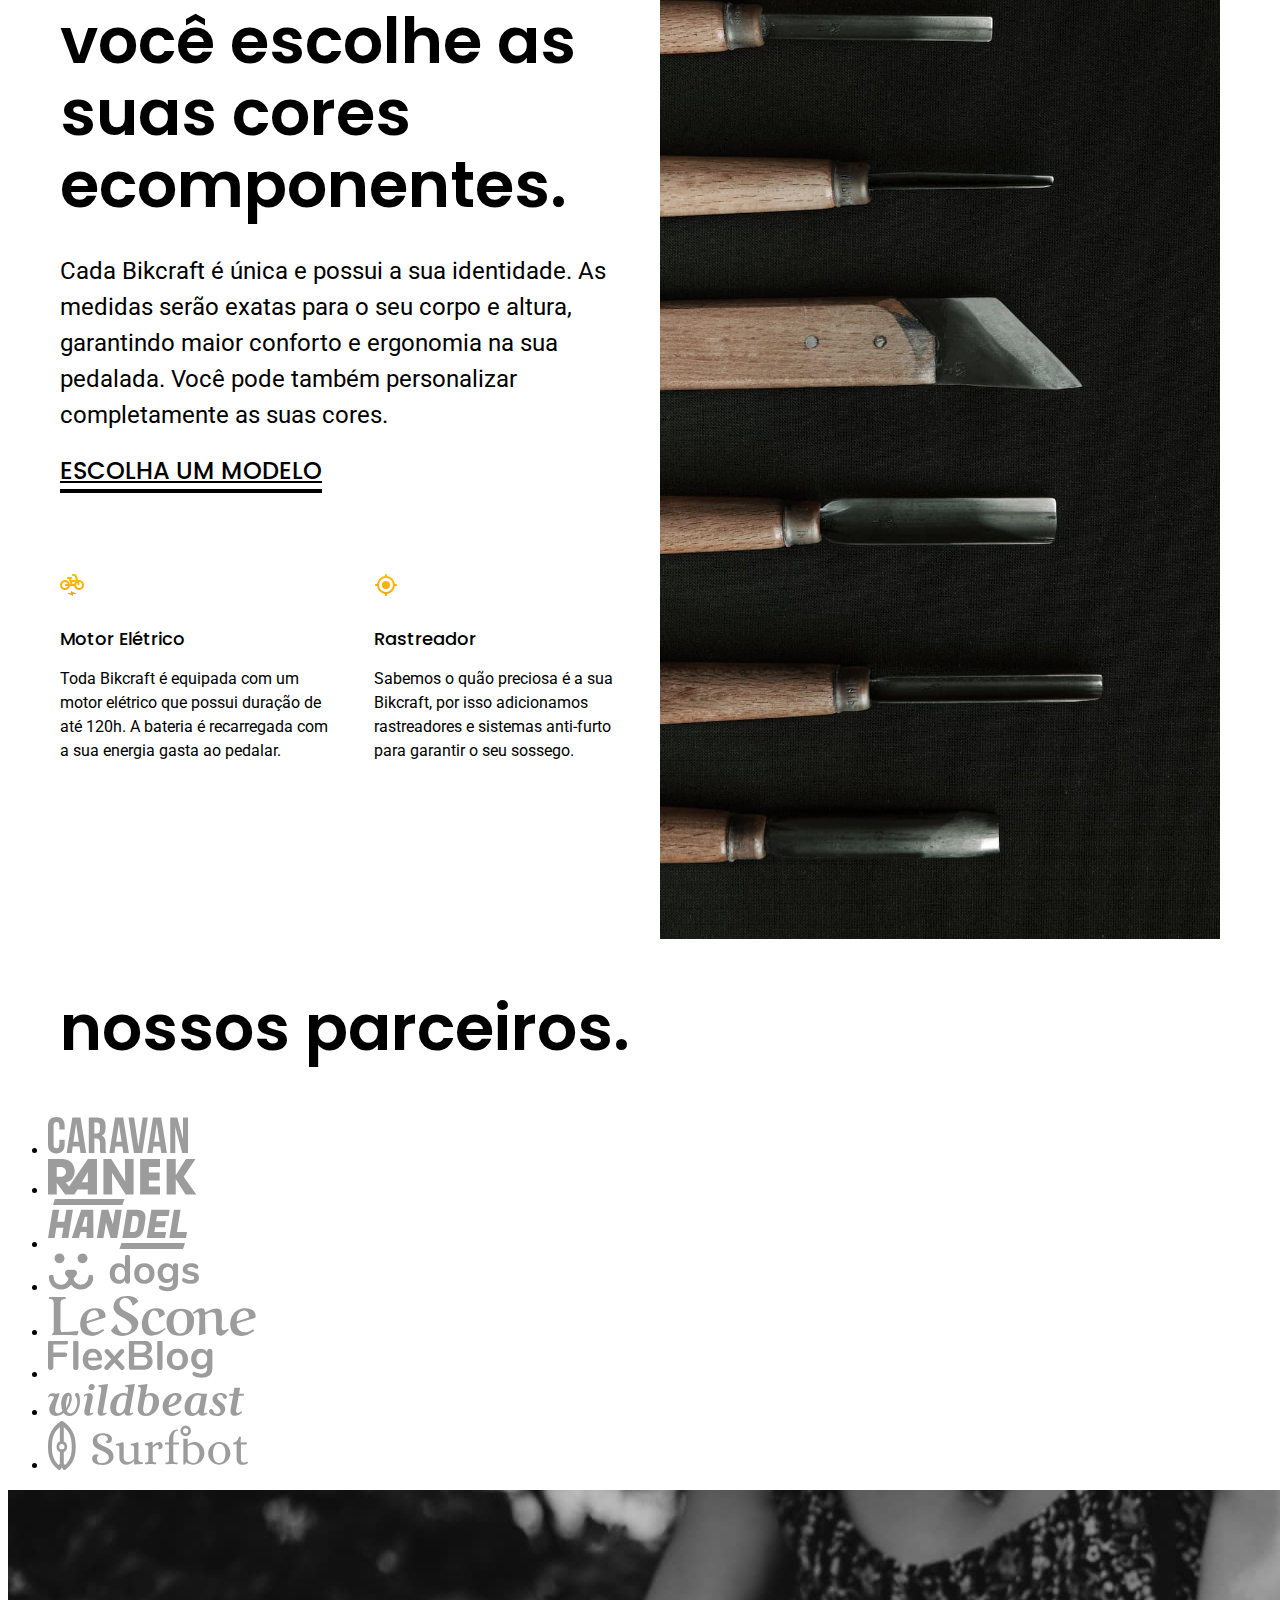
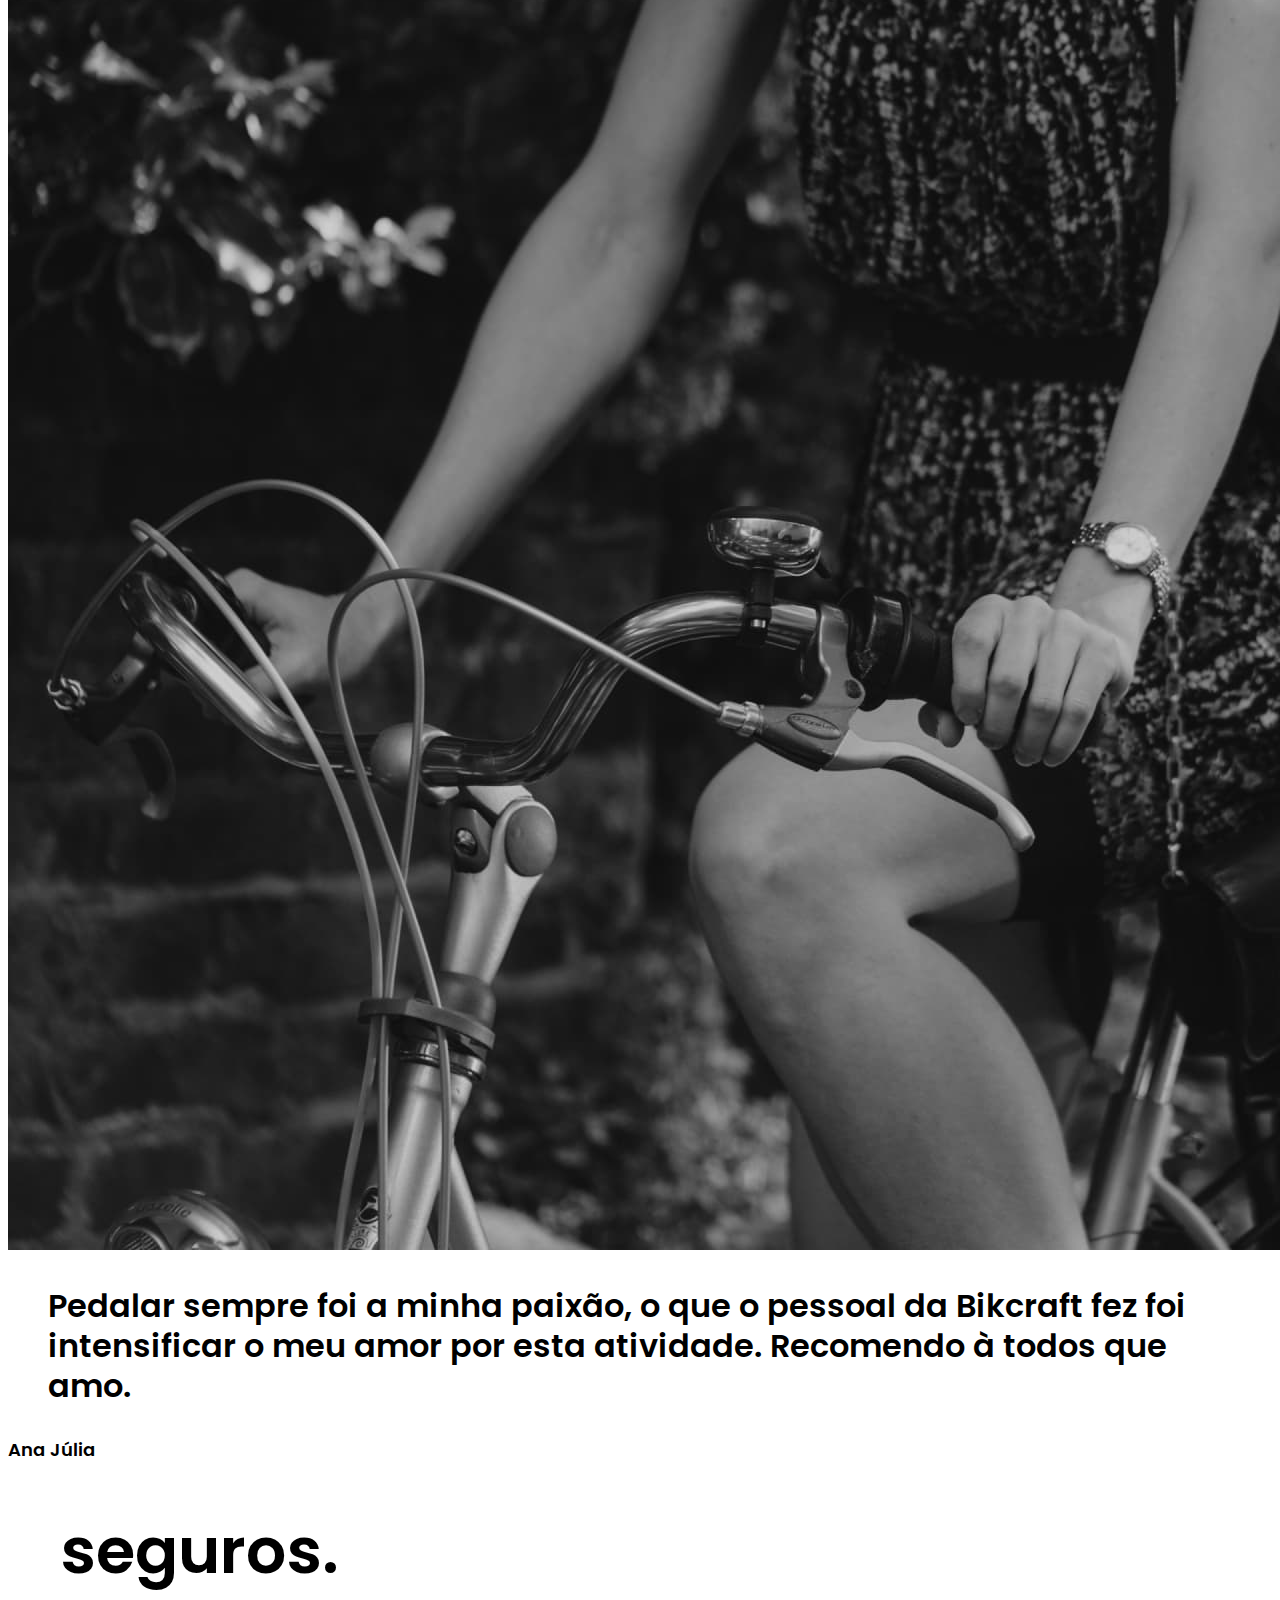
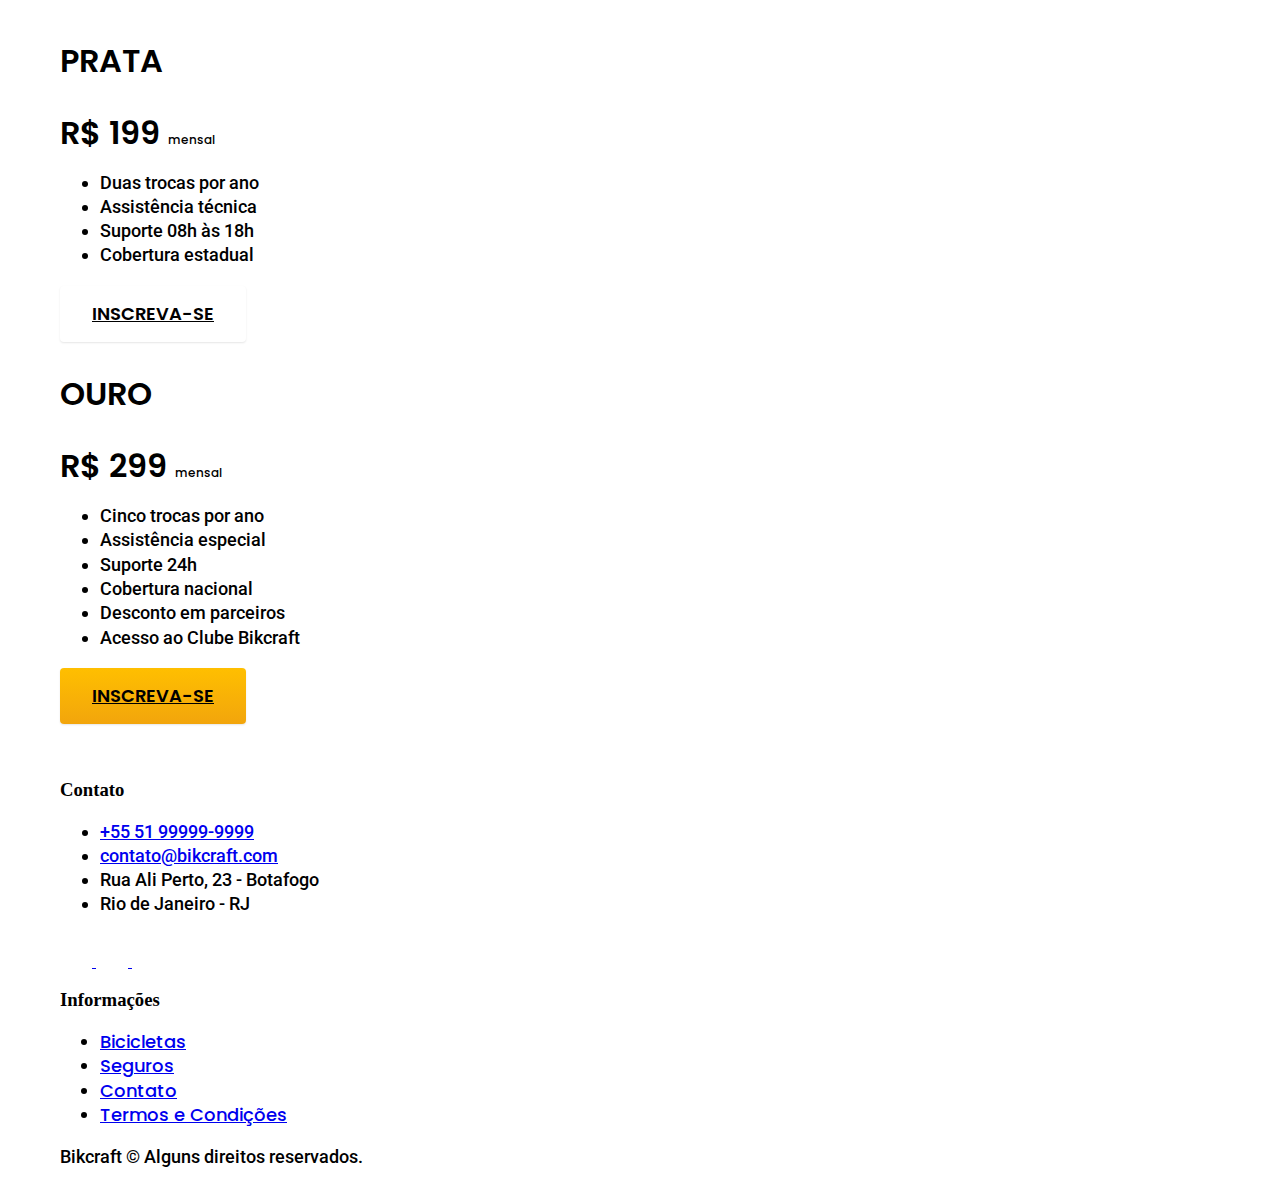
==== commit 5ed4d7fc: "Favicon" ====
--- a/index.html
+++ b/index.html
@@ -1,102 +1,205 @@
-<!DOCTYPE html>
-
-<html lang="pt-br">
-
-<head>
-  <meta charset="UTF-8">
-  <meta name="viewport" content="width=device-width, initial-scale=1.0">
-
-  <title>Bikcraft - Bicicletas elétricas</title>
-  <meta name="description" content="Bicicletas elétricas de alta precisão e qualidade, feitas sob medida para você. Explore o mundo na sua velocidade com a Bikcraft.">
-
-  <link rel="stylesheet" href="./css/style.css">
-
-  <link rel="preconnect" href="https://fonts.googleapis.com">
-  <link rel="preconnect" href="https://fonts.gstatic.com" crossorigin>
-  <link href="https://fonts.googleapis.com/css2?family=Poppins:wght@400;600&family=Roboto:wght@400;500&display=swap" rel="stylesheet">
-</head>
-
-<body>
-  <header class="header-bg">
-    <div class="header container">
-      <a href="./">
-        <img src="./img/bikcraft.svg" alt="Bikcraft">
-      </a>
-      <nav aria-label="primaria">
-        <ul class="header-menu font-1-m cor-0">
-          <li><a href="./bicicletas.html">Bicicletas</a></li>
-          <li><a href="./seguros.html">Seguros</a></li>
-          <li><a href="./contato.html">Contato</a></li>
-        </ul>
-      </nav>
-    </div>
-  </header>
-
-  <main class="introducao-bg">
-    <div class="introducao container">
-      <div class="introducao-conteudo">
-        <h1 class="font-1-xxl cor-0">Bicicletas feitas sob medida<span class="cor-p1">.</span></h1>
-        <p class="font-2-l cor-5">Bicicletas elétricas de alta precisão e qualidade, feitas sob medida para você. Explore o mundo na sua velocidade com a Bikcraft.</p>
-        <a class="botao" href="./bicicletas.html">escolha a sua</a>
-      </div>
-      <div>
-        <img src="./img/fotos/introducao.jpg" alt="Bicicleta elétrica preta">
-      </div>
-    </div>
-  </main>
-
-  <article class="bicicletas-lista">
-    <h2 class="container font-1-xxl">escolha a sua<span class="cor-p1">.</span></h2>
-    <ul>
-      <li>
-        <a href="./bicicletas/magic.html">
-          <img src="./img/bicicletas/magic-home.jpg" alt="Bicicleta preta">
-          <h3 class="font-1-xl ">Magic might</h3>
-          <span class="font-2-m cor-8"> R$ 2499</span>
-        </a>
-      </li>
-      <li>
-        <a href="./bicicletas/nimbus.html">
-          <img src="./img/bicicletas/nimbus-home.jpg" alt="Bicicleta preta">
-          <h3 class="font-1-xl ">Nimbus Stark</h3>
-          <span class="font-2-m cor-8"> R$ 4999</span>
-        </a>
-      </li>
-      <li>
-        <a href="./bicicletas/nebula.html">
-          <img src="./img/bicicletas/nebula-home.jpg" alt="Bicicleta preta">
-          <h3 class="font-1-xl ">Nebula Cosmic</h3>
-          <span class="font-2-m cor-8"> R$ 3999</span>
-        </a>
-      </li>
-    </ul>
-  </article>
-
-  <article class="tecnologia-bg">
-    <div class="tecnologia container">
-      <div class="tecnologia-conteudo">
-        <span class="font-2-l-b cor-5">Tecnologia Avançada</span>
-        <h2 class="font-1-xxl cor-0">você escolhe assuas cores ecomponentes<span class="cor-p1">.</span></h2>
-        <p class="font-2-l cor-5">Cada Bikcraft é única e possui a sua identidade. As medidas serão exatas para o seu corpo e altura, garantindo maior conforto e ergonomia na sua pedalada. Você pode também personalizar completamente as suas cores.</p>
-        <a class="link" href="./bicicletas.html">Escolha um modelo</a>
-        <div class="tecnologia-vantagens">
-          <div>
-            <img src="./img/icones/eletrica.svg" alt="">
-            <h3 class="font-1-m cor-0">Motor Elétrico</h3>
-            <p class="font-2-s cor-5">Toda Bikcraft é equipada com um motor elétrico que possui duração de até 120h. A bateria é recarregada com a sua energia gasta ao pedalar.</p>
-          </div>
-          <div>
-            <img src="./img/icones/rastreador.svg" alt="">
-            <h3 class="font-1-m cor-0">Rastreador</h3>
-            <p class="font-2-s cor-5">Sabemos o quão preciosa é a sua Bikcraft, por isso adicionamos rastreadores e sistemas anti-furto para garantir o seu sossego.</p>
-          </div>
-        </div>
-      </div>
-      <div class="tecnologia-imagem">
-        <img src="./img/fotos/tecnologia.jpg" alt="">
-      </div>
-    </div>
-  </article>
-</body>
-
+<!DOCTYPE html>
+
+<html lang="pt-br">
+
+<head>
+  <meta charset="UTF-8">
+  <meta name="viewport" content="width=device-width, initial-scale=1.0">
+
+  <title>Bikcraft - Bicicletas elétricas</title>
+  <meta name="description" content="Bicicletas elétricas de alta precisão e qualidade, feitas sob medida para você. Explore o mundo na sua velocidade com a Bikcraft.">
+
+  <link rel="icon" href="./favicon.svg" type="image/svg+xml">
+  <link rel="preload" href="./css/style.css" as="style">
+  <link rel="stylesheet" href="./css/style.css">
+
+  <link rel="preconnect" href="https://fonts.googleapis.com">
+  <link rel="preconnect" href="https://fonts.gstatic.com" crossorigin>
+  <link href="https://fonts.googleapis.com/css2?family=Merriweather:ital,wght@1,900&family=Poppins:wght@400;600&family=Roboto:wght@400;500&display=swap" rel="stylesheet">
+
+  <script>document.documentElement.classList.add('js');</script>
+</head>
+
+<body>
+  <header class="header-bg">
+    <div class="header container">
+      <a href="./">
+        <img src="./img/bikcraft.svg" width="136" height="32" alt="Bikcraft">
+      </a>
+      <nav aria-label="primaria">
+        <ul class="header-menu font-1-m cor-0">
+          <li><a href="./bicicletas.html">Bicicletas</a></li>
+          <li><a href="./seguros.html">Seguros</a></li>
+          <li><a href="./contato.html">Contato</a></li>
+        </ul>
+      </nav>
+    </div>
+  </header>
+
+  <main class="introducao-bg">
+    <div class="introducao container">
+      <div class="introducao-conteudo">
+        <h1 class="font-1-xxl cor-0 fadeInDown" data-anime="200">Bicicletas feitas sob medida<span class="cor-p1">.</span></h1>
+        <p class="font-2-l cor-5 fadeInDown" data-anime="400">Bicicletas elétricas de alta precisão e qualidade, feitas sob medida para você. Explore o mundo na sua velocidade com a Bikcraft.</p>
+        <a class="botao fadeInDown" data-anime="600" href="./bicicletas.html">escolha a sua</a>
+      </div>
+      <picture data-anime="800" class="fadeInDown">
+        <source media="(max-width: 800px)" srcset="./img/bicicletas/nimbus.jpg">
+        <img src="./img/fotos/introducao.jpg" width="1280" height="1600" alt="Bicicleta elétrica preta">
+      </picture>
+    </div>
+  </main>
+
+  <article class="bicicletas-lista">
+    <h2 class="container font-1-xxl">escolha a sua<span class="cor-p1">.</span></h2>
+    <ul>
+      <li>
+        <a href="./bicicletas/magic.html">
+          <img src="./img/bicicletas/magic-home.jpg" width="920" height="1040" alt="Bicicleta preta">
+          <h3 class="font-1-xl ">Magic might</h3>
+          <span class="font-2-m cor-8"> R$ 2499</span>
+        </a>
+      </li>
+      <li>
+        <a href="./bicicletas/nimbus.html">
+          <img src="./img/bicicletas/nimbus-home.jpg" width="920" height="1040" alt="Bicicleta preta">
+          <h3 class="font-1-xl ">Nimbus Stark</h3>
+          <span class="font-2-m cor-8"> R$ 4999</span>
+        </a>
+      </li>
+      <li>
+        <a href="./bicicletas/nebula.html">
+          <img src="./img/bicicletas/nebula-home.jpg" width="920" height="1040" alt="Bicicleta preta">
+          <h3 class="font-1-xl ">Nebula Cosmic</h3>
+          <span class="font-2-m cor-8"> R$ 3999</span>
+        </a>
+      </li>
+    </ul>
+  </article>
+
+  <article class="tecnologia-bg">
+    <div class="tecnologia container">
+      <div class="tecnologia-conteudo">
+        <span class="font-2-l-b cor-5">Tecnologia Avançada</span>
+        <h2 class="font-1-xxl cor-0">você escolhe as suas cores ecomponentes<span class="cor-p1">.</span></h2>
+        <p class="font-2-l cor-5">Cada Bikcraft é única e possui a sua identidade. As medidas serão exatas para o seu corpo e altura, garantindo maior conforto e ergonomia na sua pedalada. Você pode também personalizar completamente as suas cores.</p>
+        <a class="link" href="./bicicletas.html">Escolha um modelo</a>
+        <div class="tecnologia-vantagens">
+          <div>
+            <img src="./img/icones/eletrica.svg" width="24" height="24" alt="">
+            <h3 class="font-1-m cor-0">Motor Elétrico</h3>
+            <p class="font-2-s cor-5">Toda Bikcraft é equipada com um motor elétrico que possui duração de até 120h. A bateria é recarregada com a sua energia gasta ao pedalar.</p>
+          </div>
+          <div>
+            <img src="./img/icones/rastreador.svg" width="24" height="24" alt="">
+            <h3 class="font-1-m cor-0">Rastreador</h3>
+            <p class="font-2-s cor-5">Sabemos o quão preciosa é a sua Bikcraft, por isso adicionamos rastreadores e sistemas anti-furto para garantir o seu sossego.</p>
+          </div>
+        </div>
+      </div>
+      <div class="tecnologia-imagem">
+        <img src="./img/fotos/tecnologia.jpg" width="1200" height="1920" alt="">
+      </div>
+    </div>
+  </article>
+
+  <section class="parceiros" aria-label="Nossos Parceiros">
+    <h2 class="container font-1-xxl">nossos parceiros<span class="cor-p1">.</span></h2>
+
+    <ul>
+      <li><img src="./img/parceiros/caravan.svg" width="140" height="38" alt="caravan"></li>
+      <li><img src="./img/parceiros/ranek.svg" width="149" height="36" alt="ranek"></li>
+      <li><img src="./img/parceiros/handel.svg" width="139" height="50" alt="handel"></li>
+      <li><img src="./img/parceiros/dogs.svg" width="152" height="39" alt="dogs"></li>
+      <li><img src="./img/parceiros/lescone.svg" width="208" height="41" alt="lescone"></li>
+      <li><img src="./img/parceiros/flexblog.svg" width="165" height="38" alt="flexblog"></li>
+      <li><img src="./img/parceiros/wildbeast.svg" width="196" height="34" alt="wildbeast"></li>
+      <li><img src="./img/parceiros/surfbot.svg" width="200" height="49" alt="surfbot"></li>
+    </ul>
+  </section>
+
+  <section class="depoimento" aria-label="Depoimento">
+    <div>
+      <img src="./img/fotos/depoimento.jpg" width="1560" height="1360" alt="Uma pessoal pedalando uma bicicleta da bikcraft">
+    </div>
+    <div class="depoimento-conteudo">
+      <blockquote class="font-1-xl cor-p5">
+        <p>Pedalar sempre foi a minha paixão, o que o pessoal da Bikcraft fez foi intensificar o meu amor por esta atividade. Recomendo à todos que amo.</p>
+      </blockquote>
+      <span class="font-1-m-b cor-p4">Ana Júlia</span>
+    </div>
+  </section>
+
+  <article class="seguros-bg">
+    <div class="seguros container">
+      <h2 class="font-1-xxl cor-0">seguros<span class="cor-p1">.</span></h2>
+      <div class="seguros-item">
+        <h3 class="font-1-xl cor-6">PRATA</h3>
+        <span class="font-1-xl cor-0">R$ 199 <span class="font-1-xs cor-6">mensal</span></span>
+        <ul class="font-2-m cor-0">
+          <li>Duas trocas por ano</li>
+          <li>Assistência técnica</li>
+          <li>Suporte 08h às 18h</li>
+          <li>Cobertura estadual</li>
+        </ul>
+        <a class="botao secundario" href="./orcamento.html">Inscreva-se</a>
+      </div>
+      <div class="seguros-item">
+        <h3 class="font-1-xl cor-p1">OURO</h3>
+        <span class="font-1-xl cor-0">R$ 299 <span class="font-1-xs cor-6">mensal</span></span>
+        <ul class="font-2-m cor-0">
+          <li>Cinco trocas por ano</li>
+          <li>Assistência especial</li>
+          <li>Suporte 24h</li>
+          <li>Cobertura nacional</li>
+          <li>Desconto em parceiros</li>
+          <li>Acesso ao Clube Bikcraft</li>
+        </ul>
+        <a class="botao" href="./orcamento.html">Inscreva-se</a>
+      </div>
+    </div>
+  </article>
+
+  <footer class="footer-bg">
+    <div class="footer container">
+      <img src="./img/bikcraft.svg" width="136" height="32" alt="Bikcraft">
+      <div class="footer-contato">
+        <h3 class="font-2-l-m cor-0">Contato</h3>
+        <ul class="font-2-m cor-5">
+          <li><a href="tel:+5551999999999">+55 51 99999-9999</a></li>
+          <li><a href="mailto:contato@bikcraft.com">contato@bikcraft.com</a></li>
+          <li>Rua Ali Perto, 23 - Botafogo</li>
+          <li>Rio de Janeiro - RJ</li>
+        </ul>
+        <div class="footer-redes">
+          <a href="./">
+            <img src="./img/redes/instagram.svg" width="32" height="32" alt="Instagram">
+          </a>
+          <a href="./">
+            <img src="./img/redes/facebook.svg" width="32" height="32" alt="Facebook">
+          </a>
+          <a href="./">
+            <img src="./img/redes/youtube.svg" width="32" height="32" alt="Youtube">
+          </a>
+        </div>
+      </div>
+      <div class="footer-informacoes">
+        <h3 class="font-2-l-m cor-0">Informações</h3>
+        <nav>
+          <ul class="font-1-m cor-5">
+            <li><a href="./bicicletas.html">Bicicletas</a></li>
+            <li><a href="./seguros.html">Seguros</a></li>
+            <li><a href="./contato.html">Contato</a></li>
+            <li><a href="./termos.html">Termos e Condições</a></li>
+          </ul>
+        </nav>
+      </div>
+      <p class="footer-copy font-2-m cor-6">Bikcraft © Alguns direitos reservados.</p>
+    </div>
+  </footer>
+
+  <script src="./js/plugins/simple-anime.js"></script>
+  <script src="./js/script.js"></script>
+</body>
+
 </html>--- a/css/style.css
+++ b/css/style.css
@@ -1,14 +1,38 @@
+@import "./global/global.css";
 @import "./global/header.css";
-@import "./global/global.css";
+@import "./global/footer.css";
 
 /* UTILIDADES */
 @import "./utilidades/componentes.css";
 @import "./utilidades/tipografia.css";
 @import "./utilidades/cores.css";
+@import "./utilidades/formulario.css";
 
 /* HOME */
 @import "./home/introducao.css";
 @import "./home/tecnologia.css";
+@import "./home/parceiros.css";
+@import "./home/depoimento.css";
 
 /* BICICLETAS */
-@import "./bicicletas/bicicletas-lista.css";+@import "./bicicletas/bicicletas-lista.css";
+@import "./bicicletas/bicicletas.css";
+
+/* BICICLETA */
+@import "./bicicleta/bicicleta.css";
+@import "./bicicleta/seguro.css";
+
+/* SEGUROS */
+@import "./seguros/seguros.css";
+@import "./seguros/vantagens.css";
+@import "./seguros/perguntas.css";
+
+/* TERMOS */
+@import "./contato/contato.css";
+@import "./contato/lojas.css";
+
+/* ORÇAMENTO */
+@import "./orcamento/orcamento.css";
+
+/* TERMOS */
+@import "./termos/termos.css";--- a/css/style.css
+++ b/css/style.css
@@ -1,14 +1,38 @@
+@import "./global/global.css";
 @import "./global/header.css";
-@import "./global/global.css";
+@import "./global/footer.css";
 
 /* UTILIDADES */
 @import "./utilidades/componentes.css";
 @import "./utilidades/tipografia.css";
 @import "./utilidades/cores.css";
+@import "./utilidades/formulario.css";
 
 /* HOME */
 @import "./home/introducao.css";
 @import "./home/tecnologia.css";
+@import "./home/parceiros.css";
+@import "./home/depoimento.css";
 
 /* BICICLETAS */
-@import "./bicicletas/bicicletas-lista.css";+@import "./bicicletas/bicicletas-lista.css";
+@import "./bicicletas/bicicletas.css";
+
+/* BICICLETA */
+@import "./bicicleta/bicicleta.css";
+@import "./bicicleta/seguro.css";
+
+/* SEGUROS */
+@import "./seguros/seguros.css";
+@import "./seguros/vantagens.css";
+@import "./seguros/perguntas.css";
+
+/* TERMOS */
+@import "./contato/contato.css";
+@import "./contato/lojas.css";
+
+/* ORÇAMENTO */
+@import "./orcamento/orcamento.css";
+
+/* TERMOS */
+@import "./termos/termos.css";